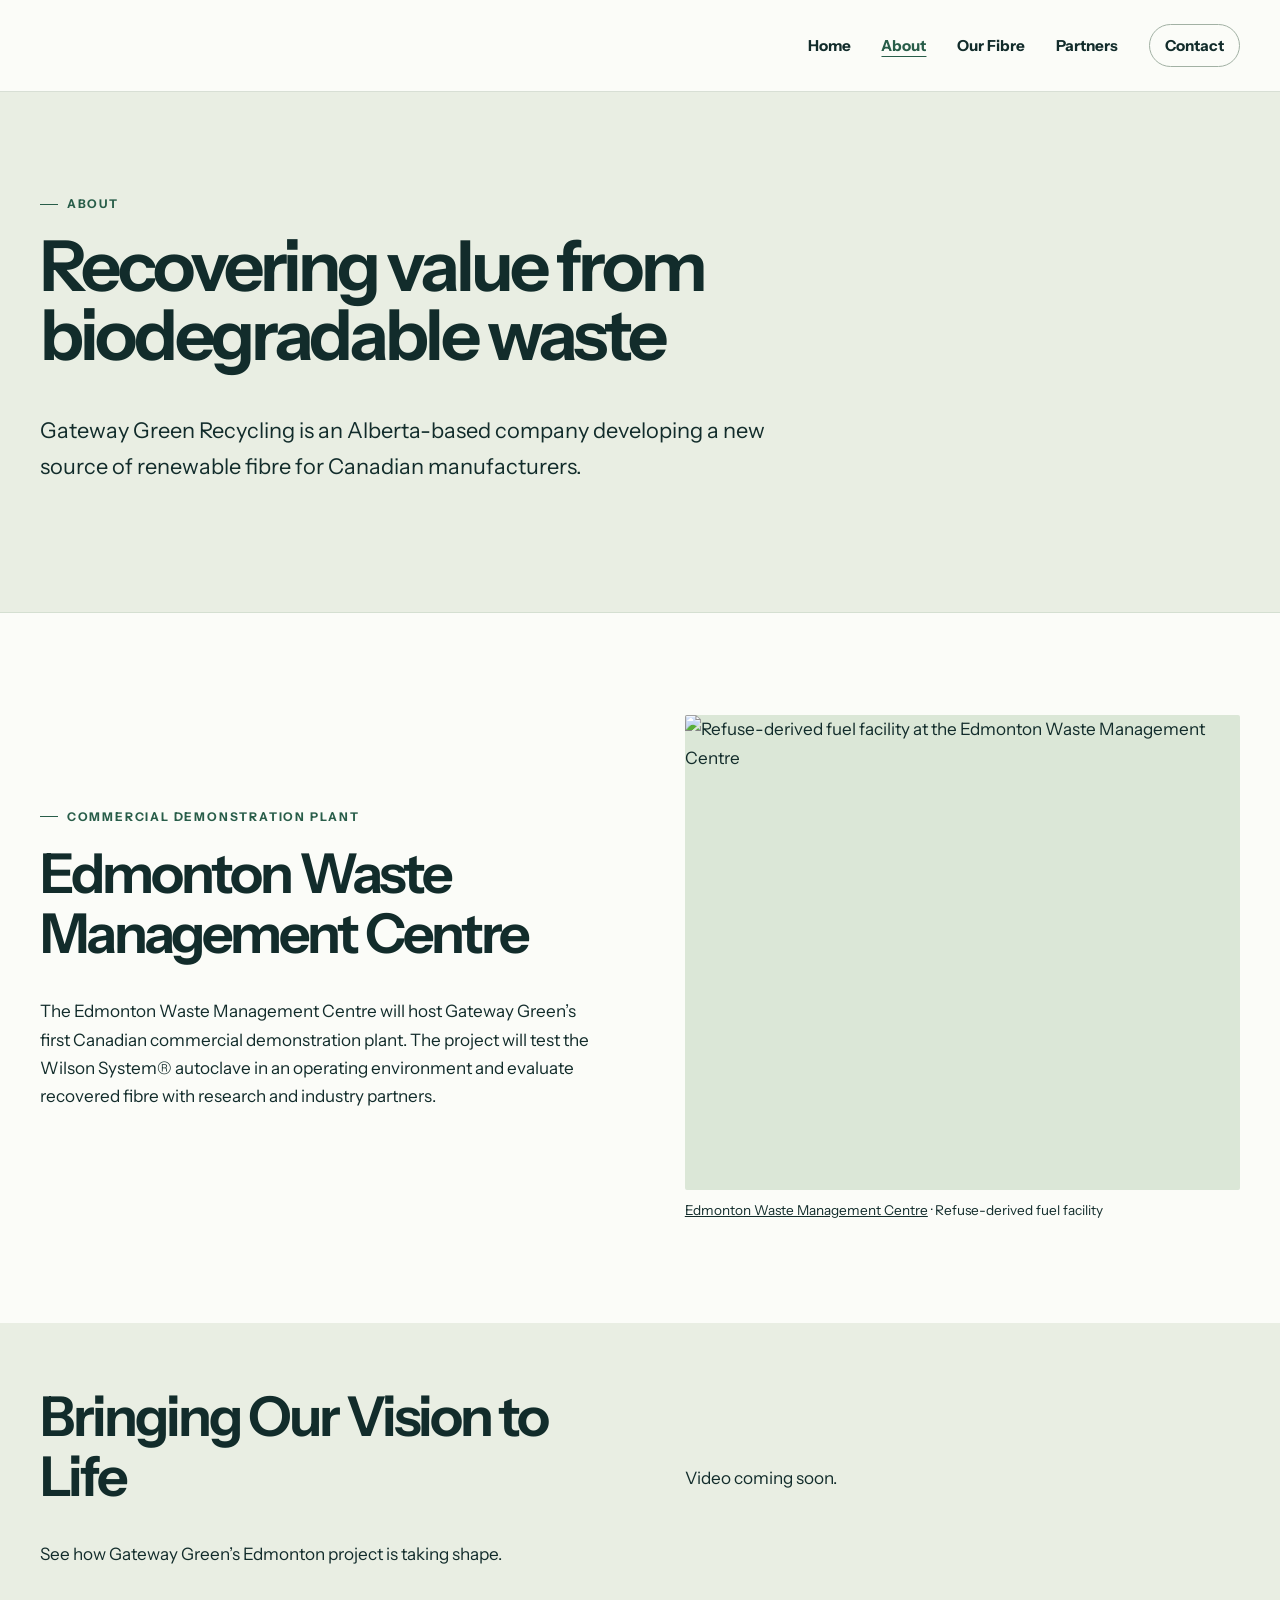
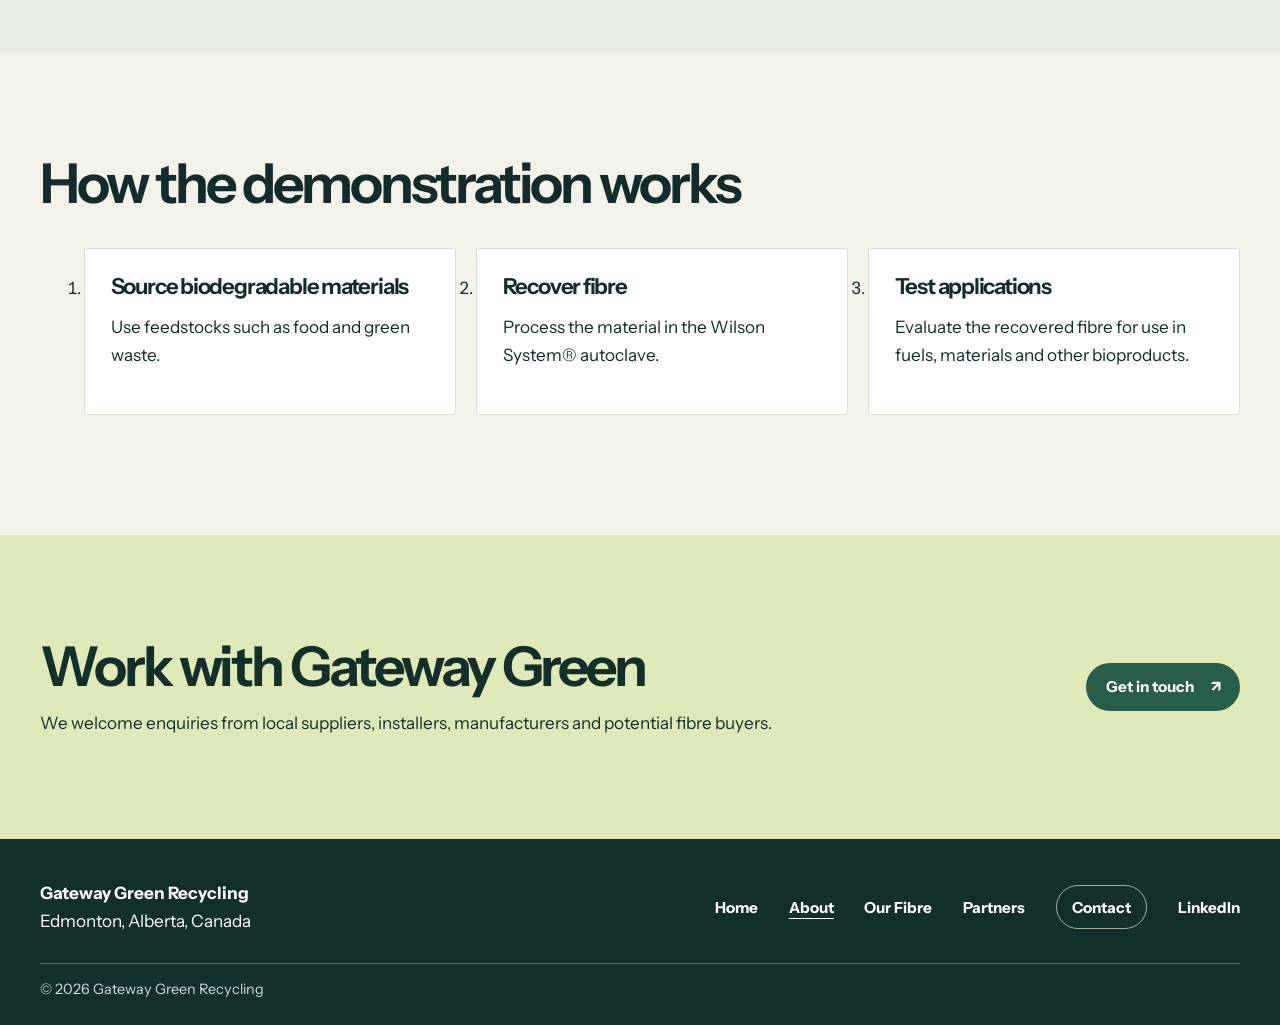
==== company.html @ f2e7bf1d "Add files via upload" ====
<!doctype html>
<html lang="en-CA"><head><meta charset="utf-8"><meta name="viewport" content="width=device-width, initial-scale=1"><title>About | Gateway Green Recycling</title><meta name="description" content="Gateway Green Recycling is an Alberta-based company developing a new source of renewable fibre for Canadian manufacturers."><meta property="og:title" content="About | Gateway Green Recycling"><meta property="og:description" content="Gateway Green Recycling is an Alberta-based company developing a new source of renewable fibre for Canadian manufacturers."><meta property="og:image" content="https://static.wixstatic.com/media/433cf9_fb9171cc87ac4f559f3eacb941eb70db~mv2.jpeg"><link rel="stylesheet" href="/style.css"><link rel="preconnect" href="https://static.wixstatic.com"><link rel="preconnect" href="https://fonts.googleapis.com"><link rel="preconnect" href="https://fonts.gstatic.com" crossorigin><link href="https://fonts.googleapis.com/css2?family=Instrument+Sans:wght@400;500;600;700&display=swap" rel="stylesheet"><script src="/site.js" defer></script></head>
<body><a class="skip" href="#main">Skip to content</a><header><div class="wrap bar"><a class="brand" href="/" aria-label="Gateway Green Recycling home"><img src="https://static.wixstatic.com/media/433cf9_79f4bb8f8d7f41499191962d1a17c5c8~mv2.png" alt="" onerror="this.remove()"></a><nav aria-label="Main navigation"><a href="/">Home</a><a href="/company" aria-current="page">About</a><a href="/expertise">Our Fibre</a><a href="/solutions">Partners</a><a href="/contact" class="header-contact">Contact</a></nav></div></header><main id="main">
<section class="intro"><div class="wrap"><p class="tag">About</p><h1>Recovering value from biodegradable waste</h1><p class="lede">Gateway Green Recycling is an Alberta-based company developing a new source of renewable fibre for Canadian manufacturers.</p></div></section>
<div id="edmonton"><section class="wrap section split"><div><p class="tag">Commercial demonstration plant</p><h2>Edmonton Waste Management Centre</h2><p>The Edmonton Waste Management Centre will host Gateway Green’s first Canadian commercial demonstration plant. The project will test the Wilson System® autoclave in an operating environment and evaluate recovered fibre with research and industry partners.</p></div><figure class="site-photo"><img class="photo" src="https://static.wixstatic.com/media/433cf9_b4fdf50cf4df4eafbb1c72f9f306b2d5~mv2.jpg" alt="Refuse-derived fuel facility at the Edmonton Waste Management Centre" loading="lazy"><figcaption><a href="https://www.edmonton.ca/programs_services/garbage_waste/edmonton-waste-management-centre">Edmonton Waste Management Centre</a> · Refuse-derived fuel facility</figcaption></figure></section></div><section class="vision" id="vision"><div class="wrap section split"><div><h2>Bringing Our Vision to Life</h2><p>See how Gateway Green’s Edmonton project is taking shape.</p></div><div data-vision-media><p>Video coming soon.</p></div></div></section><section class="tint"><div class="wrap section"><h2>How the demonstration works</h2><ol class="cards"><li><h3>Source biodegradable materials</h3><p>Use feedstocks such as food and green waste.</p></li><li><h3>Recover fibre</h3><p>Process the material in the Wilson System® autoclave.</p></li><li><h3>Test applications</h3><p>Evaluate the recovered fibre for use in fuels, materials and other bioproducts.</p></li></ol></div></section><section class="cta"><div class="wrap"><h2>Work with Gateway Green</h2><p>We welcome enquiries from local suppliers, installers, manufacturers and potential fibre buyers.</p><a class="button " href="/contact">Get in touch <span aria-hidden="true">↗</span></a></div></section></main><footer><div class="wrap bar"><div><strong>Gateway Green Recycling</strong><br>Edmonton, Alberta, Canada</div><nav aria-label="Footer navigation"><a href="/">Home</a><a href="/company" aria-current="page">About</a><a href="/expertise">Our Fibre</a><a href="/solutions">Partners</a><a href="/contact" class="header-contact">Contact</a><a href="https://www.linkedin.com/company/gateway-green-recycle">LinkedIn</a></nav></div><div class="wrap copyright">© 2026 Gateway Green Recycling</div></footer></body></html>
---- style.css ----
* { box-sizing: border-box }
:root { --navy:#122d42; --green:#23664b; --lime:#d9efb0; --paper:#f5f7f3; --line:#d9e1db }
body { margin:0; color:var(--navy); background:white; font:400 1.06rem/1.65 "Instrument Sans",Arial,sans-serif }
h1,h2,h3 { line-height:1.08; letter-spacing:-.045em; margin:0 0 .62em }
h1 { font-size:clamp(2.6rem,6vw,5.55rem); max-width:14ch }
h2 { font-size:clamp(2rem,4vw,3.4rem) }
h3 { font-size:1.38rem }
p { margin:0 0 1.12em }
a { color:inherit }
img { max-width:100%; display:block }
.wrap { width:min(1160px,calc(100% - 72px)); margin-inline:auto }
.bar { display:flex; justify-content:space-between; align-items:center; gap:1.4rem; min-height:80px }
.brand { display:flex; align-items:center; position:relative; min-height:36px; text-decoration:none; font-weight:700 }
.brand img { width:240px; height:auto; position:relative; z-index:1; background:white }
nav { display:flex; flex-wrap:wrap; align-items:center; gap:clamp(.7rem,2.4vw,2rem) }
nav a { font-size:.95rem; font-weight:700; text-decoration:none; text-underline-offset:.35em }
nav a:hover,nav a[aria-current=page] { text-decoration:underline }
header nav a[aria-current=page] { color:var(--green) }
.skip { position:absolute; z-index:3; top:-6rem; left:1rem; background:white; padding:.7rem }
.skip:focus { top:.6rem }
:focus-visible { outline:3px solid #48916b; outline-offset:4px }
.hero,.intro,.cta { background:var(--navy); color:white; padding-block:clamp(3.7rem,8vw,7.5rem) }
.hero { background-image:linear-gradient(90deg,rgba(8,32,45,.98),rgba(8,32,45,.85) 40%,rgba(8,32,45,.4)),var(--hero); background-position:center; background-size:cover; padding-block:clamp(4rem,9vw,8.4rem) }
.intro h1 { font-size:clamp(2.55rem,5.5vw,4.7rem); max-width:17ch }
.lede { font-size:clamp(1.12rem,2vw,1.36rem); max-width:52ch }
.tag { color:var(--green); font-size:.78rem; font-weight:700; text-transform:uppercase; letter-spacing:.14em; margin-bottom:1.1rem }
.hero .tag,.intro .tag { color:var(--lime) }
.button { display:inline-flex; align-items:center; gap:1rem; min-height:48px; padding:.62rem .95rem; border:1px solid transparent; border-radius:4px; background:var(--lime); color:var(--navy); font:700 .95rem/1.25 "Instrument Sans",Arial,sans-serif; text-decoration:none; cursor:pointer }
.button:hover { filter:brightness(.9) }
.button:disabled { opacity:.6; cursor:wait }
.dark { background:var(--green); color:white }
.outline { background:transparent; color:white; border-color:#b7c4c9; margin:.5rem 0 }
.strip { background:var(--paper); border-bottom:1px solid var(--line); padding:1.8rem 0 }
.strip h2 { font-size:1.12rem; letter-spacing:0 }
.logos { display:grid; grid-template-columns:repeat(4,1fr); gap:.8rem }
.logos a,.cards article,.cards li { background:white; border:1px solid var(--line); padding:1.25rem; border-radius:5px }
.logos a { display:grid; align-content:center; justify-items:center; gap:.5rem; min-height:96px; text-align:center; text-decoration:none; font-size:.88rem; font-weight:700 }
.logos a:hover { border-color:var(--green) }
.mark { width:135px; height:46px; object-fit:contain }
.cards .mark { margin-bottom:1rem; object-position:left center }
.section { padding-block:clamp(3.1rem,7vw,6.2rem) }
.split { display:grid; grid-template-columns:1fr 1fr; align-items:center; gap:clamp(1.8rem,6vw,5rem) }
.photo { width:100%; aspect-ratio:1.25; object-fit:cover; background:var(--paper); border-radius:6px }
.tint { background:var(--paper) }
.tint .split .photo { order:-1 }
.cards { display:grid; grid-template-columns:repeat(3,1fr); gap:1rem }
.cards h2 { font-size:1.55rem }
.cards li { margin-left:.25rem }
.application { border-top:1px solid var(--line); padding-top:.85rem }
.application h3 { margin-bottom:.3rem }
.contact { align-items:start }
form { padding:clamp(1rem,3.5vw,2rem); background:var(--paper); border:1px solid var(--line); border-radius:5px }
.fields { display:grid; grid-template-columns:1fr 1fr; gap:1rem }
label { display:block; margin-bottom:.9rem; font-weight:700 }
input,textarea { display:block; width:100%; margin-top:.32rem; padding:.48rem .6rem; border:1px solid #788d83; border-radius:3px; font:inherit; font-weight:400 }
textarea { resize:vertical }
#form-status { margin:.7rem 0 0 }
footer { background:#0c2333; color:white; padding:1.4rem 0 }
.copyright { border-top:1px solid #536773; padding-top:.9rem; margin-top:.65rem; font-size:.9rem; color:#d1dce0 }
@media(max-width:780px) {
  .wrap { width:calc(100% - 38px) }
  .bar { flex-direction:column; align-items:flex-start; justify-content:center; gap:.65rem; padding-block:1rem }
  .split { grid-template-columns:1fr }
  .logos,.cards { grid-template-columns:repeat(2,1fr) }
}
@media(max-width:440px) {
  nav a { font-size:.86rem }
  .cards,.fields { grid-template-columns:1fr }
  .fields { gap:0 }
}

/* Gateway Green editorial design */
:root {
  --navy:#122c2b; --green:#285d49; --lime:#e2edac;
  --paper:#f3f3e9; --line:#d8dfd5;
}
body { background:#fbfcf8; font-size:1.07rem }
.wrap { width:min(1232px,calc(100% - 80px)) }
header { background:#fbfcf8; border-bottom:1px solid var(--line) }
.header-contact { border:1px solid #a2b1a4; border-radius:99px; padding:.52rem .95rem }
.bar { min-height:91px }
.brand img { background:transparent }
h1,h2,h3 { font-weight:650; letter-spacing:-.055em }
h1 { font-size:clamp(3rem,7.2vw,7rem); max-width:12ch; line-height:.98 }
h2 { font-size:clamp(2.1rem,4.3vw,4rem) }
.hero { background:none; padding:0; color:#fbfcf8 }
.hero .hero-layout { width:100%; display:grid; grid-template-columns:1.05fr 1fr; min-height:610px }
.hero-copy { background:#132f2c; padding:clamp(3.6rem,7vw,7.2rem) clamp(2.2rem,5vw,6rem) clamp(3.5rem,7vw,7rem) max(40px,calc((100vw - 1232px)/2)); display:flex; flex-direction:column; align-items:flex-start; justify-content:center }
.hero h1 { margin-bottom:.32em }
.hero .lede { max-width:37ch; color:#e5ede5 }
.hero-media { background-color:#345a48; background-image:linear-gradient(140deg,rgba(15,49,41,.05),rgba(15,49,41,.32)),var(--hero); background-size:cover; background-position:center; display:flex; align-items:flex-end; padding:1.5rem }
.hero-media span { border-radius:99px; background:#102b28e8; color:#f1f5eb; padding:.55rem .9rem; font-size:.83rem }
.hero-actions { display:flex; flex-wrap:wrap; align-items:center; gap:.75rem }
.tag { display:flex; align-items:center; gap:.55rem; letter-spacing:.15em; font-size:.75rem }
.tag::before { content:""; display:inline-block; width:18px; height:1px; background:currentColor }
.button { padding:.68rem 1.15rem; border-radius:99px; transition:background-color .15s,filter .15s }
.outline { border-color:#9ab0a3 }
.strip { padding:1.6rem 0; background:#e9eee3 }
.strip .wrap { display:grid; grid-template-columns:145px 1fr; align-items:center; gap:1.5rem }
.strip h2 { margin:0; font-size:.83rem; letter-spacing:.075em; text-transform:uppercase }
.logos { gap:0 }
.logos a { min-height:78px; border:0; border-left:1px solid #c7d3c6; background:transparent; border-radius:0; padding:.5rem; font-size:.79rem }
.mark { width:130px; height:40px }
.section { padding-block:clamp(3.6rem,8vw,7.8rem) }
.split { gap:clamp(2rem,7vw,7rem) }
.split p:not(.tag) { max-width:54ch }
.photo { border-radius:2px; aspect-ratio:1.17; background:#dbe7d7 }
.tint { background:var(--paper) }
.intro { background:#e9eee3; color:var(--navy); border-bottom:1px solid #d4dfd1 }
.intro .tag { color:var(--green) }
.intro h1 { max-width:15ch }
.cta { background:#dfeab9; color:#142e29 }
.cta .wrap { display:grid; grid-template-columns:1fr auto; gap:.2rem 2rem; align-items:center }
.cta h2 { margin:0; grid-column:1 }
.cta p { margin:.55rem 0 0; grid-column:1 }
.cta .button { grid-column:2; grid-row:1 / 3; color:white; background:var(--green); justify-self:start }
.cards article,.cards li { background:#fff; border-radius:3px; padding:1.6rem }
.application { padding-top:1.1rem }
footer { background:#132f2c }
@media(max-width:1000px) {
  .hero .hero-layout { min-height:530px }
  .hero-copy { padding-left:40px }
}
@media(max-width:780px) {
  .wrap { width:calc(100% - 40px) }
  .hero .hero-layout { grid-template-columns:1fr; min-height:0 }
  .hero-copy { padding:3.6rem 20px }
  .hero-media { min-height:260px; padding:1rem 20px }
  .strip .wrap { grid-template-columns:1fr; gap:.7rem }
  .cta .wrap { display:block }
  .cta .button { margin-top:1.25rem }
}
@media(max-width:440px) {
  .hero h1 { font-size:clamp(2.75rem,13vw,4rem) }
  .logos a { min-height:70px }
  .logos a:nth-child(odd) { border-left:0 }
}

.strip .wrap { grid-template-columns:minmax(0,1fr) minmax(0,4fr); align-items:start; gap:2rem }
.partner-group h2 { margin-bottom:.7rem }
.partner-group .logos { grid-template-columns:minmax(0,1fr) }
.partner-group + .partner-group .logos { grid-template-columns:repeat(4,minmax(0,1fr)) }
.partner-group .mark { max-width:100%; height:48px }
.partner-group .logos a:first-child { border-left:0 }
.partner-group .logos a:hover { text-decoration:underline }
.partner-link { text-decoration-thickness:1px; text-underline-offset:.18em }
.site-photo { margin:0 }
.site-photo figcaption { font-size:.85rem; margin-top:.55rem }
.vision { background:#e9eee3 }
.vision .section { padding-block:clamp(2.5rem,5vw,5rem) }
.vision video { display:block; width:100%; border-radius:4px; background:var(--navy) }
@media(max-width:680px) {
  .partner-group + .partner-group .logos { grid-template-columns:repeat(2,minmax(0,1fr)) }
  .strip .wrap { grid-template-columns:1fr; gap:1.25rem }
  .partner-group .logos a:nth-child(even) { border-left:1px solid #c7d3c6 }
}
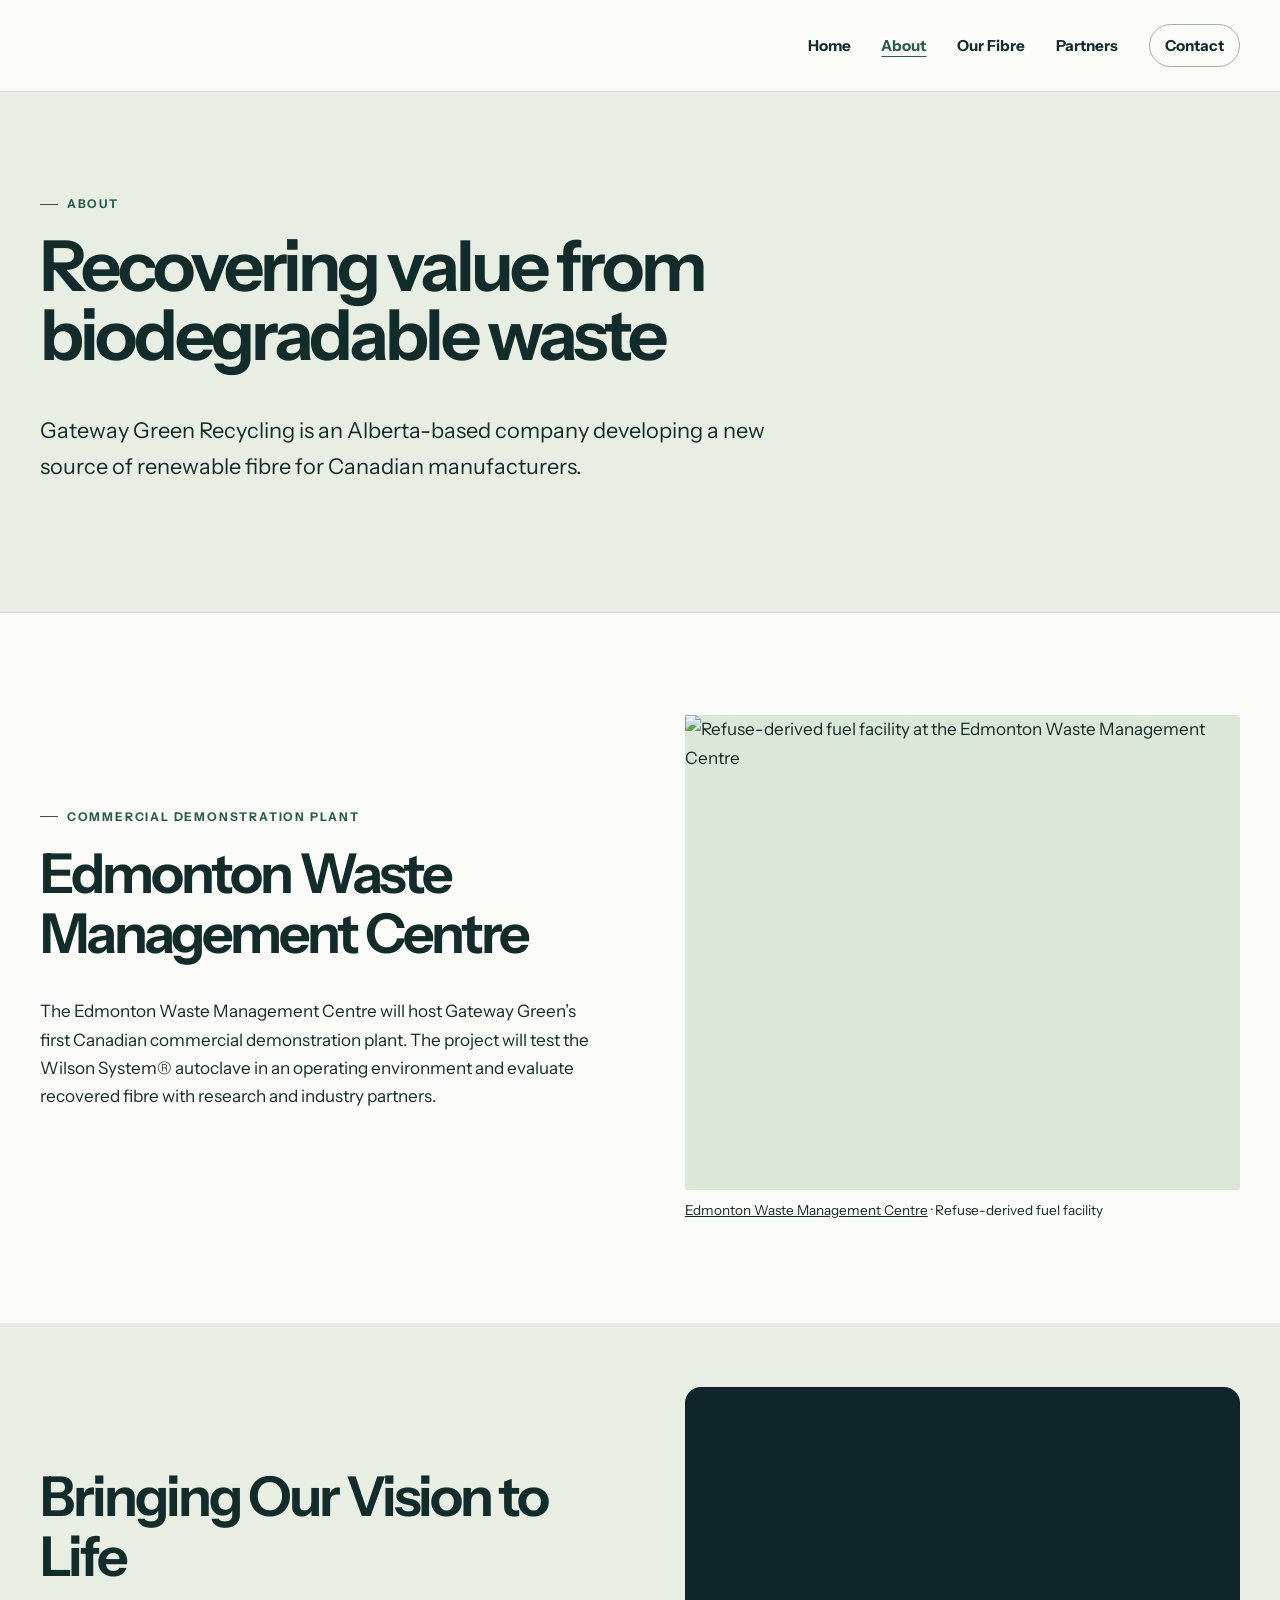
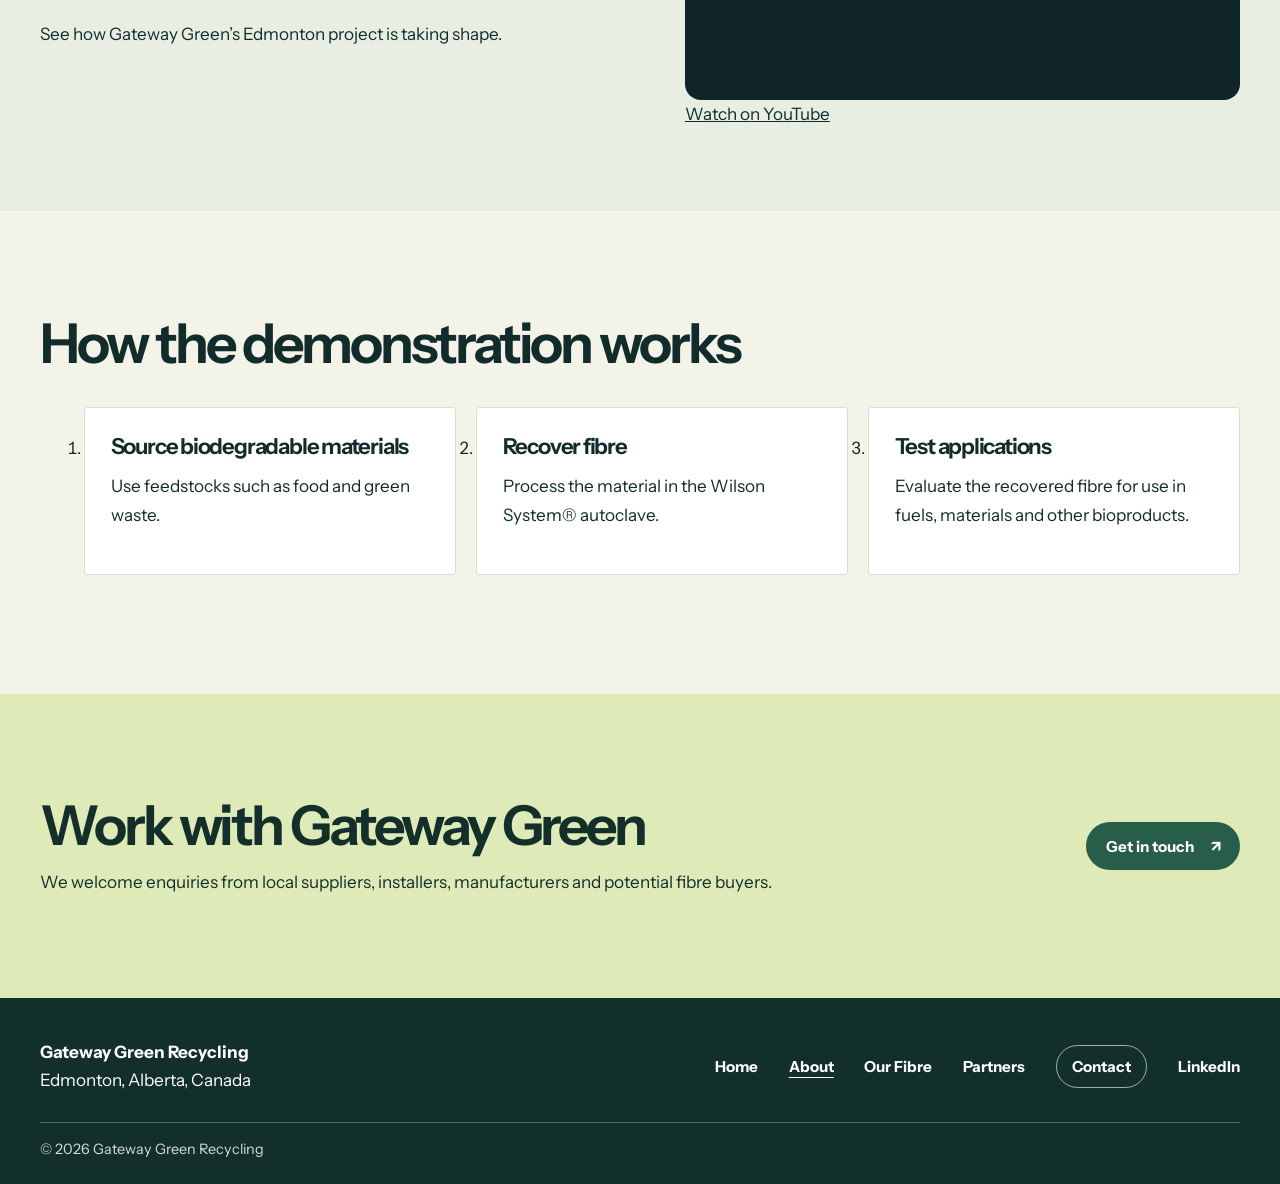
==== commit 30113d19: "Add files via upload" ====
--- a/company.html
+++ b/company.html
@@ -1,5 +1,5 @@
-<!doctype html>
-<html lang="en-CA"><head><meta charset="utf-8"><meta name="viewport" content="width=device-width, initial-scale=1"><title>About | Gateway Green Recycling</title><meta name="description" content="Gateway Green Recycling is an Alberta-based company developing a new source of renewable fibre for Canadian manufacturers."><meta property="og:title" content="About | Gateway Green Recycling"><meta property="og:description" content="Gateway Green Recycling is an Alberta-based company developing a new source of renewable fibre for Canadian manufacturers."><meta property="og:image" content="https://static.wixstatic.com/media/433cf9_fb9171cc87ac4f559f3eacb941eb70db~mv2.jpeg"><link rel="stylesheet" href="/style.css"><link rel="preconnect" href="https://static.wixstatic.com"><link rel="preconnect" href="https://fonts.googleapis.com"><link rel="preconnect" href="https://fonts.gstatic.com" crossorigin><link href="https://fonts.googleapis.com/css2?family=Instrument+Sans:wght@400;500;600;700&display=swap" rel="stylesheet"><script src="/site.js" defer></script></head>
-<body><a class="skip" href="#main">Skip to content</a><header><div class="wrap bar"><a class="brand" href="/" aria-label="Gateway Green Recycling home"><img src="https://static.wixstatic.com/media/433cf9_79f4bb8f8d7f41499191962d1a17c5c8~mv2.png" alt="" onerror="this.remove()"></a><nav aria-label="Main navigation"><a href="/">Home</a><a href="/company" aria-current="page">About</a><a href="/expertise">Our Fibre</a><a href="/solutions">Partners</a><a href="/contact" class="header-contact">Contact</a></nav></div></header><main id="main">
-<section class="intro"><div class="wrap"><p class="tag">About</p><h1>Recovering value from biodegradable waste</h1><p class="lede">Gateway Green Recycling is an Alberta-based company developing a new source of renewable fibre for Canadian manufacturers.</p></div></section>
-<div id="edmonton"><section class="wrap section split"><div><p class="tag">Commercial demonstration plant</p><h2>Edmonton Waste Management Centre</h2><p>The Edmonton Waste Management Centre will host Gateway Green’s first Canadian commercial demonstration plant. The project will test the Wilson System® autoclave in an operating environment and evaluate recovered fibre with research and industry partners.</p></div><figure class="site-photo"><img class="photo" src="https://static.wixstatic.com/media/433cf9_b4fdf50cf4df4eafbb1c72f9f306b2d5~mv2.jpg" alt="Refuse-derived fuel facility at the Edmonton Waste Management Centre" loading="lazy"><figcaption><a href="https://www.edmonton.ca/programs_services/garbage_waste/edmonton-waste-management-centre">Edmonton Waste Management Centre</a> · Refuse-derived fuel facility</figcaption></figure></section></div><section class="vision" id="vision"><div class="wrap section split"><div><h2>Bringing Our Vision to Life</h2><p>See how Gateway Green’s Edmonton project is taking shape.</p></div><div data-vision-media><p>Video coming soon.</p></div></div></section><section class="tint"><div class="wrap section"><h2>How the demonstration works</h2><ol class="cards"><li><h3>Source biodegradable materials</h3><p>Use feedstocks such as food and green waste.</p></li><li><h3>Recover fibre</h3><p>Process the material in the Wilson System® autoclave.</p></li><li><h3>Test applications</h3><p>Evaluate the recovered fibre for use in fuels, materials and other bioproducts.</p></li></ol></div></section><section class="cta"><div class="wrap"><h2>Work with Gateway Green</h2><p>We welcome enquiries from local suppliers, installers, manufacturers and potential fibre buyers.</p><a class="button " href="/contact">Get in touch <span aria-hidden="true">↗</span></a></div></section></main><footer><div class="wrap bar"><div><strong>Gateway Green Recycling</strong><br>Edmonton, Alberta, Canada</div><nav aria-label="Footer navigation"><a href="/">Home</a><a href="/company" aria-current="page">About</a><a href="/expertise">Our Fibre</a><a href="/solutions">Partners</a><a href="/contact" class="header-contact">Contact</a><a href="https://www.linkedin.com/company/gateway-green-recycle">LinkedIn</a></nav></div><div class="wrap copyright">© 2026 Gateway Green Recycling</div></footer></body></html>+<!doctype html>
+<html lang="en-CA"><head><meta charset="utf-8"><meta name="viewport" content="width=device-width, initial-scale=1"><title>About | Gateway Green Recycling</title><meta name="description" content="Gateway Green Recycling is an Alberta-based company developing a new source of renewable fibre for Canadian manufacturers."><meta property="og:title" content="About | Gateway Green Recycling"><meta property="og:description" content="Gateway Green Recycling is an Alberta-based company developing a new source of renewable fibre for Canadian manufacturers."><meta property="og:image" content="https://static.wixstatic.com/media/433cf9_fb9171cc87ac4f559f3eacb941eb70db~mv2.jpeg"><link rel="stylesheet" href="/style.css"><link rel="preconnect" href="https://static.wixstatic.com"><link rel="preconnect" href="https://fonts.googleapis.com"><link rel="preconnect" href="https://fonts.gstatic.com" crossorigin><link href="https://fonts.googleapis.com/css2?family=Instrument+Sans:wght@400;500;600;700&display=swap" rel="stylesheet"><script src="/site.js" defer></script></head>
+<body><a class="skip" href="#main">Skip to content</a><header><div class="wrap bar"><a class="brand" href="/" aria-label="Gateway Green Recycling home"><img src="https://static.wixstatic.com/media/433cf9_79f4bb8f8d7f41499191962d1a17c5c8~mv2.png" alt="" onerror="this.remove()"></a><nav aria-label="Main navigation"><a href="/">Home</a><a href="/company" aria-current="page">About</a><a href="/expertise">Our Fibre</a><a href="/solutions">Partners</a><a href="/contact" class="header-contact">Contact</a></nav></div></header><main id="main">
+<section class="intro"><div class="wrap"><p class="tag">About</p><h1>Recovering value from biodegradable waste</h1><p class="lede">Gateway Green Recycling is an Alberta-based company developing a new source of renewable fibre for Canadian manufacturers.</p></div></section>
+<div id="edmonton"><section class="wrap section split"><div><p class="tag">Commercial demonstration plant</p><h2>Edmonton Waste Management Centre</h2><p>The Edmonton Waste Management Centre will host Gateway Green’s first Canadian commercial demonstration plant. The project will test the Wilson System® autoclave in an operating environment and evaluate recovered fibre with research and industry partners.</p></div><figure class="site-photo"><img class="photo" src="https://static.wixstatic.com/media/433cf9_b4fdf50cf4df4eafbb1c72f9f306b2d5~mv2.jpg" alt="Refuse-derived fuel facility at the Edmonton Waste Management Centre" loading="lazy"><figcaption><a href="https://www.edmonton.ca/programs_services/garbage_waste/edmonton-waste-management-centre">Edmonton Waste Management Centre</a> · Refuse-derived fuel facility</figcaption></figure></section></div><section class="vision" id="vision"><div class="wrap section split"><div><h2>Bringing Our Vision to Life</h2><p>See how Gateway Green’s Edmonton project is taking shape.</p></div><div data-vision-media><div style="position:relative;aspect-ratio:16/9;overflow:hidden;border-radius:16px;background:#10252a"><iframe src="https://www.youtube-nocookie.com/embed/DdMqKjqodmo" title="Bringing Our Vision to Life — Gateway Green" loading="lazy" style="position:absolute;inset:0;width:100%;height:100%;border:0" allow="accelerometer;autoplay;clipboard-write;encrypted-media;gyroscope;picture-in-picture;web-share" referrerpolicy="strict-origin-when-cross-origin" allowfullscreen></iframe></div><p><a href="https://youtu.be/DdMqKjqodmo" target="_blank" rel="noopener noreferrer">Watch on YouTube</a></p></div></div></section><section class="tint"><div class="wrap section"><h2>How the demonstration works</h2><ol class="cards"><li><h3>Source biodegradable materials</h3><p>Use feedstocks such as food and green waste.</p></li><li><h3>Recover fibre</h3><p>Process the material in the Wilson System® autoclave.</p></li><li><h3>Test applications</h3><p>Evaluate the recovered fibre for use in fuels, materials and other bioproducts.</p></li></ol></div></section><section class="cta"><div class="wrap"><h2>Work with Gateway Green</h2><p>We welcome enquiries from local suppliers, installers, manufacturers and potential fibre buyers.</p><a class="button " href="/contact">Get in touch <span aria-hidden="true">↗</span></a></div></section></main><footer><div class="wrap bar"><div><strong>Gateway Green Recycling</strong><br>Edmonton, Alberta, Canada</div><nav aria-label="Footer navigation"><a href="/">Home</a><a href="/company" aria-current="page">About</a><a href="/expertise">Our Fibre</a><a href="/solutions">Partners</a><a href="/contact" class="header-contact">Contact</a><a href="https://www.linkedin.com/company/gateway-green-recycle">LinkedIn</a></nav></div><div class="wrap copyright">© 2026 Gateway Green Recycling</div></footer></body></html>
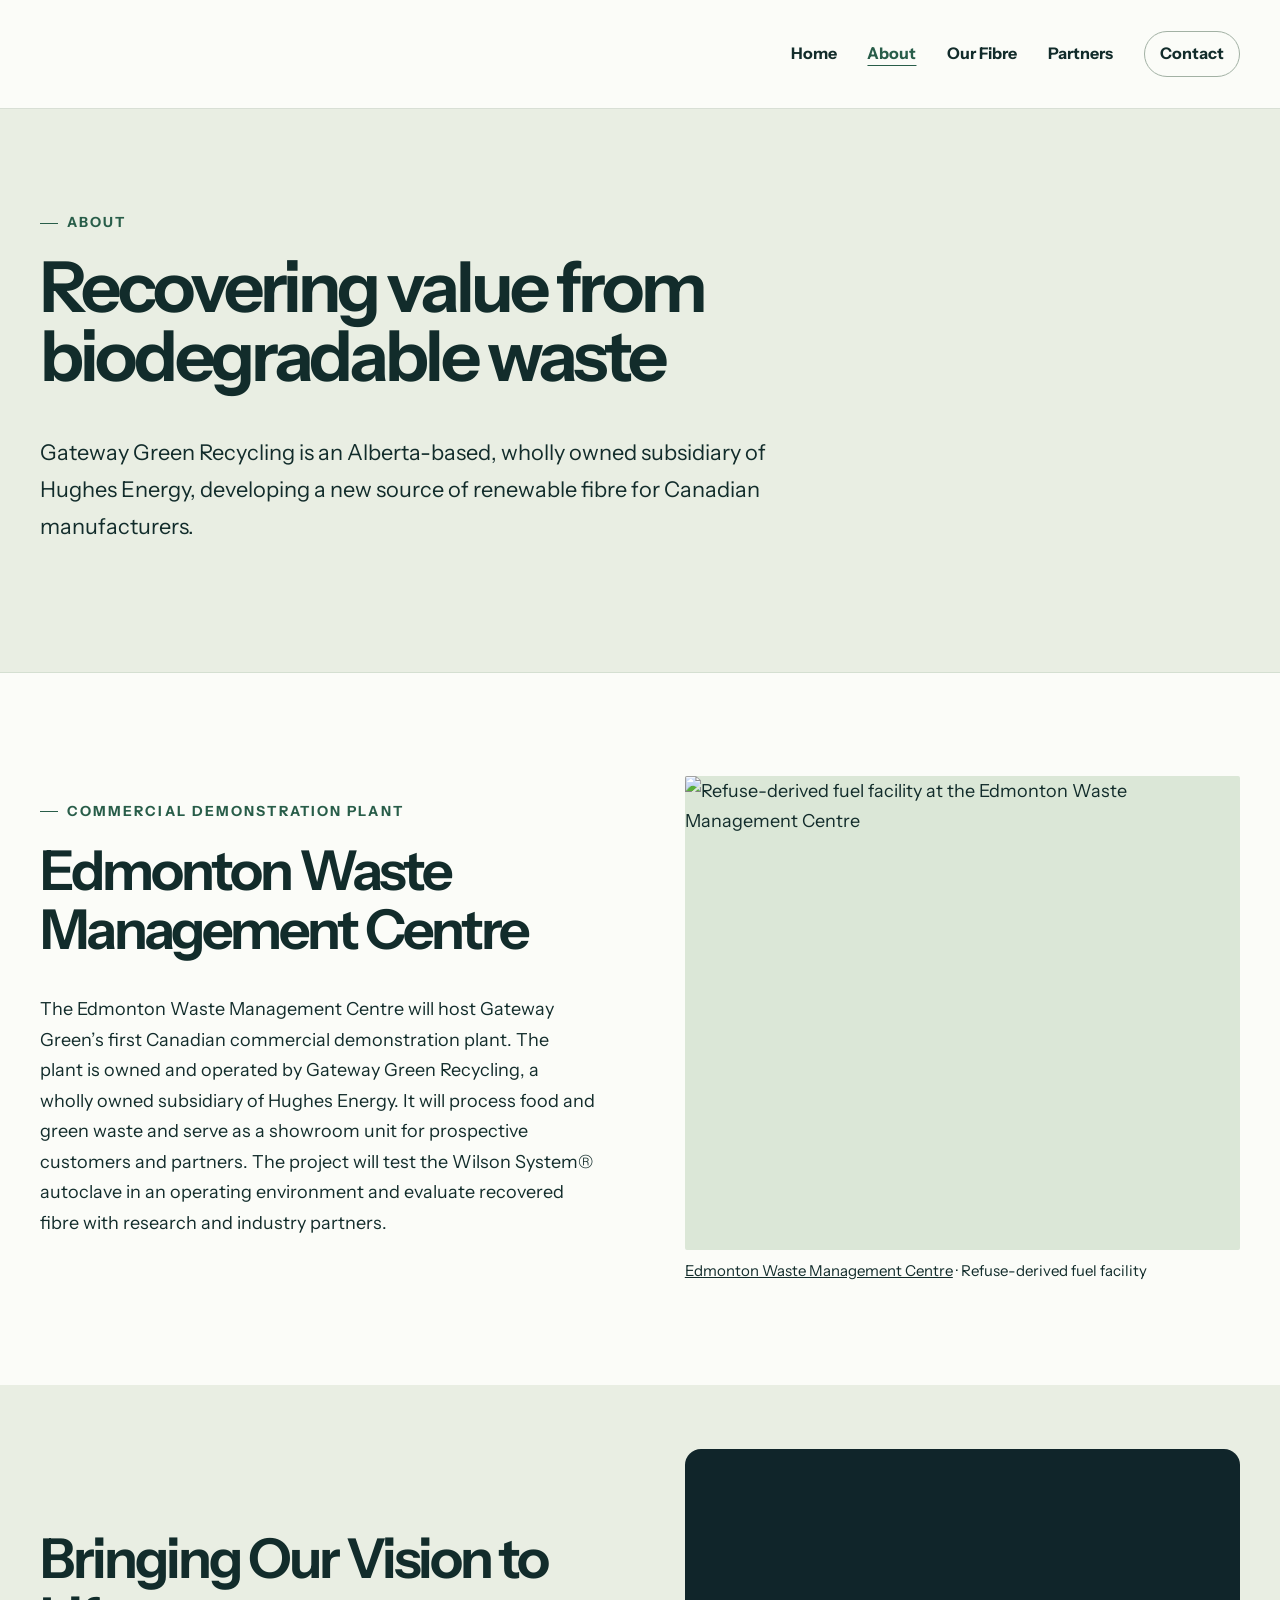
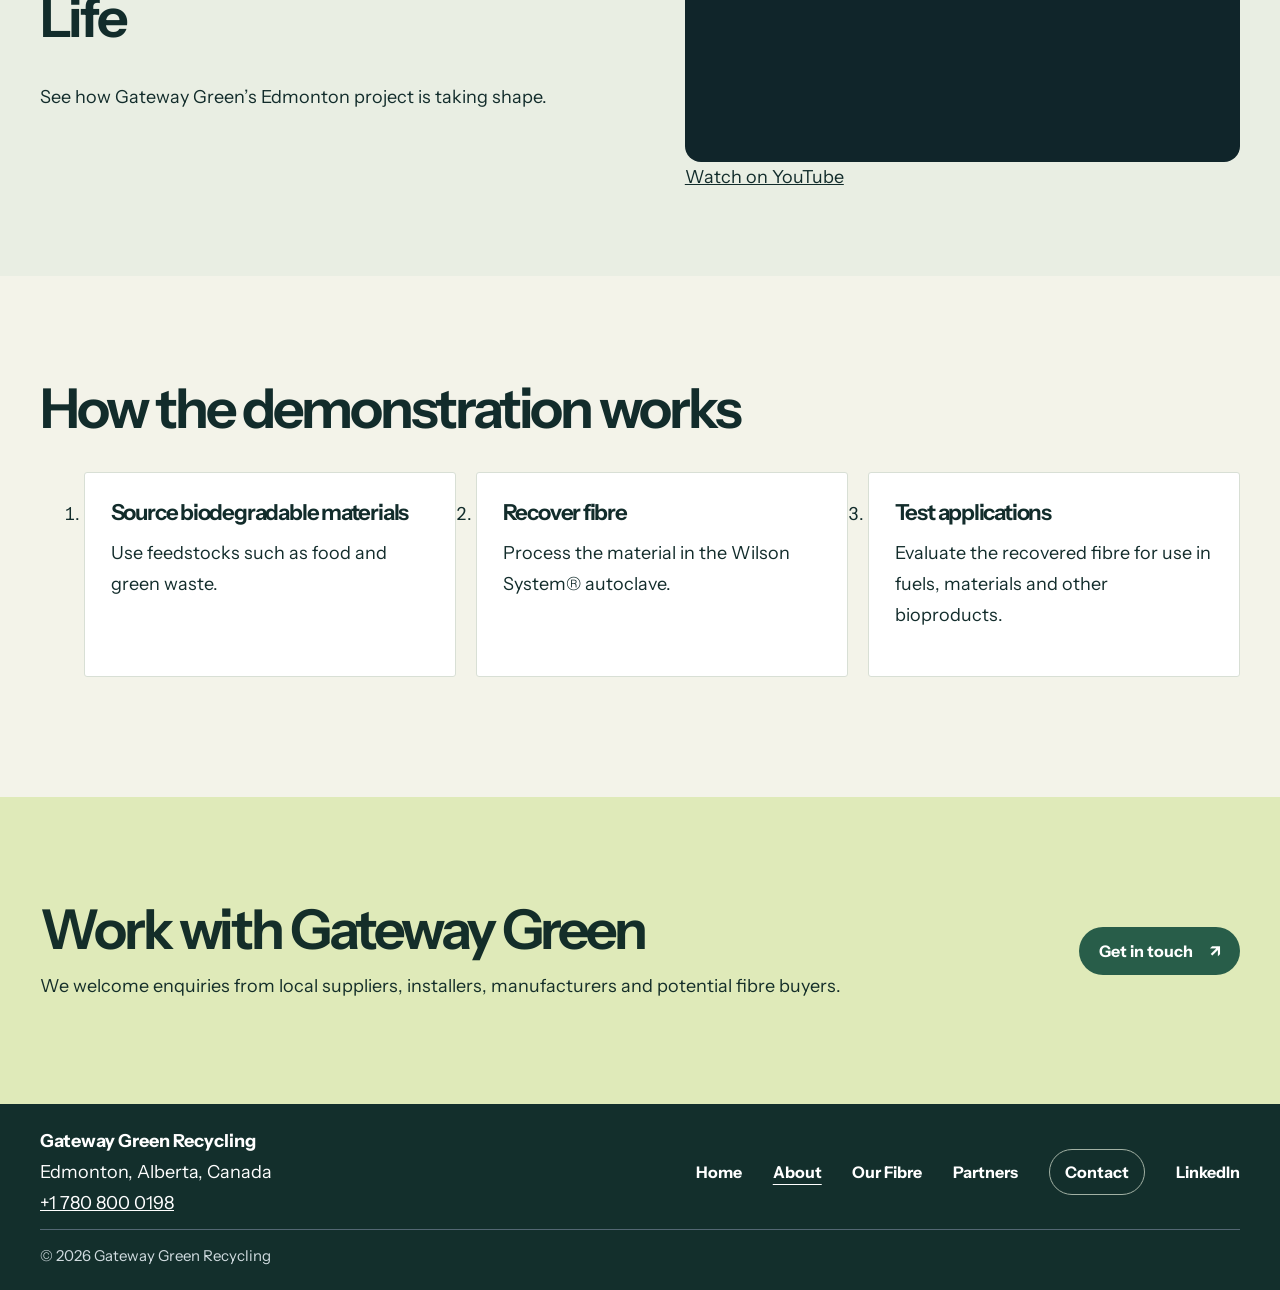
==== commit 87e8213a: "Add files via upload" ====
--- a/company.html
+++ b/company.html
@@ -1,5 +1,5 @@
 <!doctype html>
-<html lang="en-CA"><head><meta charset="utf-8"><meta name="viewport" content="width=device-width, initial-scale=1"><title>About | Gateway Green Recycling</title><meta name="description" content="Gateway Green Recycling is an Alberta-based company developing a new source of renewable fibre for Canadian manufacturers."><meta property="og:title" content="About | Gateway Green Recycling"><meta property="og:description" content="Gateway Green Recycling is an Alberta-based company developing a new source of renewable fibre for Canadian manufacturers."><meta property="og:image" content="https://static.wixstatic.com/media/433cf9_fb9171cc87ac4f559f3eacb941eb70db~mv2.jpeg"><link rel="stylesheet" href="/style.css"><link rel="preconnect" href="https://static.wixstatic.com"><link rel="preconnect" href="https://fonts.googleapis.com"><link rel="preconnect" href="https://fonts.gstatic.com" crossorigin><link href="https://fonts.googleapis.com/css2?family=Instrument+Sans:wght@400;500;600;700&display=swap" rel="stylesheet"><script src="/site.js" defer></script></head>
+<html lang="en-CA"><head><meta charset="utf-8"><meta name="viewport" content="width=device-width, initial-scale=1"><title>About | Gateway Green Recycling</title><meta name="description" content="Gateway Green Recycling is an Alberta-based, wholly owned subsidiary of Hughes Energy, developing a new source of renewable fibre for Canadian manufacturers."><meta property="og:title" content="About | Gateway Green Recycling"><meta property="og:description" content="Gateway Green Recycling is an Alberta-based, wholly owned subsidiary of Hughes Energy, developing a new source of renewable fibre for Canadian manufacturers."><meta property="og:image" content="https://static.wixstatic.com/media/433cf9_fb9171cc87ac4f559f3eacb941eb70db~mv2.jpeg"><link rel="stylesheet" href="/style.css"><link rel="preconnect" href="https://static.wixstatic.com"><link rel="preconnect" href="https://fonts.googleapis.com"><link rel="preconnect" href="https://fonts.gstatic.com" crossorigin><link href="https://fonts.googleapis.com/css2?family=Instrument+Sans:wght@400;500;600;700&display=swap" rel="stylesheet"><script src="/site.js" defer></script></head>
 <body><a class="skip" href="#main">Skip to content</a><header><div class="wrap bar"><a class="brand" href="/" aria-label="Gateway Green Recycling home"><img src="https://static.wixstatic.com/media/433cf9_79f4bb8f8d7f41499191962d1a17c5c8~mv2.png" alt="" onerror="this.remove()"></a><nav aria-label="Main navigation"><a href="/">Home</a><a href="/company" aria-current="page">About</a><a href="/expertise">Our Fibre</a><a href="/solutions">Partners</a><a href="/contact" class="header-contact">Contact</a></nav></div></header><main id="main">
-<section class="intro"><div class="wrap"><p class="tag">About</p><h1>Recovering value from biodegradable waste</h1><p class="lede">Gateway Green Recycling is an Alberta-based company developing a new source of renewable fibre for Canadian manufacturers.</p></div></section>
-<div id="edmonton"><section class="wrap section split"><div><p class="tag">Commercial demonstration plant</p><h2>Edmonton Waste Management Centre</h2><p>The Edmonton Waste Management Centre will host Gateway Green’s first Canadian commercial demonstration plant. The project will test the Wilson System® autoclave in an operating environment and evaluate recovered fibre with research and industry partners.</p></div><figure class="site-photo"><img class="photo" src="https://static.wixstatic.com/media/433cf9_b4fdf50cf4df4eafbb1c72f9f306b2d5~mv2.jpg" alt="Refuse-derived fuel facility at the Edmonton Waste Management Centre" loading="lazy"><figcaption><a href="https://www.edmonton.ca/programs_services/garbage_waste/edmonton-waste-management-centre">Edmonton Waste Management Centre</a> · Refuse-derived fuel facility</figcaption></figure></section></div><section class="vision" id="vision"><div class="wrap section split"><div><h2>Bringing Our Vision to Life</h2><p>See how Gateway Green’s Edmonton project is taking shape.</p></div><div data-vision-media><div style="position:relative;aspect-ratio:16/9;overflow:hidden;border-radius:16px;background:#10252a"><iframe src="https://www.youtube-nocookie.com/embed/DdMqKjqodmo" title="Bringing Our Vision to Life — Gateway Green" loading="lazy" style="position:absolute;inset:0;width:100%;height:100%;border:0" allow="accelerometer;autoplay;clipboard-write;encrypted-media;gyroscope;picture-in-picture;web-share" referrerpolicy="strict-origin-when-cross-origin" allowfullscreen></iframe></div><p><a href="https://youtu.be/DdMqKjqodmo" target="_blank" rel="noopener noreferrer">Watch on YouTube</a></p></div></div></section><section class="tint"><div class="wrap section"><h2>How the demonstration works</h2><ol class="cards"><li><h3>Source biodegradable materials</h3><p>Use feedstocks such as food and green waste.</p></li><li><h3>Recover fibre</h3><p>Process the material in the Wilson System® autoclave.</p></li><li><h3>Test applications</h3><p>Evaluate the recovered fibre for use in fuels, materials and other bioproducts.</p></li></ol></div></section><section class="cta"><div class="wrap"><h2>Work with Gateway Green</h2><p>We welcome enquiries from local suppliers, installers, manufacturers and potential fibre buyers.</p><a class="button " href="/contact">Get in touch <span aria-hidden="true">↗</span></a></div></section></main><footer><div class="wrap bar"><div><strong>Gateway Green Recycling</strong><br>Edmonton, Alberta, Canada</div><nav aria-label="Footer navigation"><a href="/">Home</a><a href="/company" aria-current="page">About</a><a href="/expertise">Our Fibre</a><a href="/solutions">Partners</a><a href="/contact" class="header-contact">Contact</a><a href="https://www.linkedin.com/company/gateway-green-recycle">LinkedIn</a></nav></div><div class="wrap copyright">© 2026 Gateway Green Recycling</div></footer></body></html>+<section class="intro"><div class="wrap"><p class="tag">About</p><h1>Recovering value from biodegradable waste</h1><p class="lede">Gateway Green Recycling is an Alberta-based, wholly owned subsidiary of Hughes Energy, developing a new source of renewable fibre for Canadian manufacturers.</p></div></section>
+<div id="edmonton"><section class="wrap section split"><div><p class="tag">Commercial demonstration plant</p><h2>Edmonton Waste Management Centre</h2><p>The Edmonton Waste Management Centre will host Gateway Green’s first Canadian commercial demonstration plant. The plant is owned and operated by Gateway Green Recycling, a wholly owned subsidiary of Hughes Energy. It will process food and green waste and serve as a showroom unit for prospective customers and partners. The project will test the Wilson System® autoclave in an operating environment and evaluate recovered fibre with research and industry partners.</p></div><figure class="site-photo"><img class="photo" src="https://static.wixstatic.com/media/433cf9_b4fdf50cf4df4eafbb1c72f9f306b2d5~mv2.jpg" alt="Refuse-derived fuel facility at the Edmonton Waste Management Centre" loading="lazy"><figcaption><a href="https://www.edmonton.ca/programs_services/garbage_waste/edmonton-waste-management-centre">Edmonton Waste Management Centre</a> · Refuse-derived fuel facility</figcaption></figure></section></div><section class="vision" id="vision"><div class="wrap section split"><div><h2>Bringing Our Vision to Life</h2><p>See how Gateway Green’s Edmonton project is taking shape.</p></div><div data-vision-media><div style="position:relative;aspect-ratio:16/9;overflow:hidden;border-radius:16px;background:#10252a"><iframe src="https://www.youtube-nocookie.com/embed/DdMqKjqodmo" title="Bringing Our Vision to Life — Gateway Green" loading="lazy" style="position:absolute;inset:0;width:100%;height:100%;border:0" allow="accelerometer;autoplay;clipboard-write;encrypted-media;gyroscope;picture-in-picture;web-share" referrerpolicy="strict-origin-when-cross-origin" allowfullscreen></iframe></div><p><a href="https://youtu.be/DdMqKjqodmo" target="_blank" rel="noopener noreferrer">Watch on YouTube</a></p></div></div></section><section class="tint"><div class="wrap section"><h2>How the demonstration works</h2><ol class="cards"><li><h3>Source biodegradable materials</h3><p>Use feedstocks such as food and green waste.</p></li><li><h3>Recover fibre</h3><p>Process the material in the Wilson System® autoclave.</p></li><li><h3>Test applications</h3><p>Evaluate the recovered fibre for use in fuels, materials and other bioproducts.</p></li></ol></div></section><section class="cta"><div class="wrap"><h2>Work with Gateway Green</h2><p>We welcome enquiries from local suppliers, installers, manufacturers and potential fibre buyers.</p><a class="button " href="/contact">Get in touch <span aria-hidden="true">↗</span></a></div></section></main><footer><div class="wrap bar"><div><strong>Gateway Green Recycling</strong><br>Edmonton, Alberta, Canada<br><a href="tel:+17808000198">+1 780 800 0198</a></div><nav aria-label="Footer navigation"><a href="/">Home</a><a href="/company" aria-current="page">About</a><a href="/expertise">Our Fibre</a><a href="/solutions">Partners</a><a href="/contact" class="header-contact">Contact</a><a href="https://www.linkedin.com/company/gateway-green-recycle">LinkedIn</a></nav></div><div class="wrap copyright">© 2026 Gateway Green Recycling</div></footer></body></html>
--- a/style.css
+++ b/style.css
@@ -1,156 +1,182 @@
-* { box-sizing: border-box }
-:root { --navy:#122d42; --green:#23664b; --lime:#d9efb0; --paper:#f5f7f3; --line:#d9e1db }
-body { margin:0; color:var(--navy); background:white; font:400 1.06rem/1.65 "Instrument Sans",Arial,sans-serif }
-h1,h2,h3 { line-height:1.08; letter-spacing:-.045em; margin:0 0 .62em }
-h1 { font-size:clamp(2.6rem,6vw,5.55rem); max-width:14ch }
-h2 { font-size:clamp(2rem,4vw,3.4rem) }
-h3 { font-size:1.38rem }
-p { margin:0 0 1.12em }
-a { color:inherit }
-img { max-width:100%; display:block }
-.wrap { width:min(1160px,calc(100% - 72px)); margin-inline:auto }
-.bar { display:flex; justify-content:space-between; align-items:center; gap:1.4rem; min-height:80px }
-.brand { display:flex; align-items:center; position:relative; min-height:36px; text-decoration:none; font-weight:700 }
-.brand img { width:240px; height:auto; position:relative; z-index:1; background:white }
-nav { display:flex; flex-wrap:wrap; align-items:center; gap:clamp(.7rem,2.4vw,2rem) }
-nav a { font-size:.95rem; font-weight:700; text-decoration:none; text-underline-offset:.35em }
-nav a:hover,nav a[aria-current=page] { text-decoration:underline }
-header nav a[aria-current=page] { color:var(--green) }
-.skip { position:absolute; z-index:3; top:-6rem; left:1rem; background:white; padding:.7rem }
-.skip:focus { top:.6rem }
-:focus-visible { outline:3px solid #48916b; outline-offset:4px }
-.hero,.intro,.cta { background:var(--navy); color:white; padding-block:clamp(3.7rem,8vw,7.5rem) }
-.hero { background-image:linear-gradient(90deg,rgba(8,32,45,.98),rgba(8,32,45,.85) 40%,rgba(8,32,45,.4)),var(--hero); background-position:center; background-size:cover; padding-block:clamp(4rem,9vw,8.4rem) }
-.intro h1 { font-size:clamp(2.55rem,5.5vw,4.7rem); max-width:17ch }
-.lede { font-size:clamp(1.12rem,2vw,1.36rem); max-width:52ch }
-.tag { color:var(--green); font-size:.78rem; font-weight:700; text-transform:uppercase; letter-spacing:.14em; margin-bottom:1.1rem }
-.hero .tag,.intro .tag { color:var(--lime) }
-.button { display:inline-flex; align-items:center; gap:1rem; min-height:48px; padding:.62rem .95rem; border:1px solid transparent; border-radius:4px; background:var(--lime); color:var(--navy); font:700 .95rem/1.25 "Instrument Sans",Arial,sans-serif; text-decoration:none; cursor:pointer }
-.button:hover { filter:brightness(.9) }
-.button:disabled { opacity:.6; cursor:wait }
-.dark { background:var(--green); color:white }
-.outline { background:transparent; color:white; border-color:#b7c4c9; margin:.5rem 0 }
-.strip { background:var(--paper); border-bottom:1px solid var(--line); padding:1.8rem 0 }
-.strip h2 { font-size:1.12rem; letter-spacing:0 }
-.logos { display:grid; grid-template-columns:repeat(4,1fr); gap:.8rem }
-.logos a,.cards article,.cards li { background:white; border:1px solid var(--line); padding:1.25rem; border-radius:5px }
-.logos a { display:grid; align-content:center; justify-items:center; gap:.5rem; min-height:96px; text-align:center; text-decoration:none; font-size:.88rem; font-weight:700 }
-.logos a:hover { border-color:var(--green) }
-.mark { width:135px; height:46px; object-fit:contain }
-.cards .mark { margin-bottom:1rem; object-position:left center }
-.section { padding-block:clamp(3.1rem,7vw,6.2rem) }
-.split { display:grid; grid-template-columns:1fr 1fr; align-items:center; gap:clamp(1.8rem,6vw,5rem) }
-.photo { width:100%; aspect-ratio:1.25; object-fit:cover; background:var(--paper); border-radius:6px }
-.tint { background:var(--paper) }
-.tint .split .photo { order:-1 }
-.cards { display:grid; grid-template-columns:repeat(3,1fr); gap:1rem }
-.cards h2 { font-size:1.55rem }
-.cards li { margin-left:.25rem }
-.application { border-top:1px solid var(--line); padding-top:.85rem }
-.application h3 { margin-bottom:.3rem }
-.contact { align-items:start }
-form { padding:clamp(1rem,3.5vw,2rem); background:var(--paper); border:1px solid var(--line); border-radius:5px }
-.fields { display:grid; grid-template-columns:1fr 1fr; gap:1rem }
-label { display:block; margin-bottom:.9rem; font-weight:700 }
-input,textarea { display:block; width:100%; margin-top:.32rem; padding:.48rem .6rem; border:1px solid #788d83; border-radius:3px; font:inherit; font-weight:400 }
-textarea { resize:vertical }
-#form-status { margin:.7rem 0 0 }
-footer { background:#0c2333; color:white; padding:1.4rem 0 }
-.copyright { border-top:1px solid #536773; padding-top:.9rem; margin-top:.65rem; font-size:.9rem; color:#d1dce0 }
-@media(max-width:780px) {
-  .wrap { width:calc(100% - 38px) }
-  .bar { flex-direction:column; align-items:flex-start; justify-content:center; gap:.65rem; padding-block:1rem }
-  .split { grid-template-columns:1fr }
-  .logos,.cards { grid-template-columns:repeat(2,1fr) }
-}
-@media(max-width:440px) {
-  nav a { font-size:.86rem }
-  .cards,.fields { grid-template-columns:1fr }
-  .fields { gap:0 }
-}
-
-/* Gateway Green editorial design */
-:root {
-  --navy:#122c2b; --green:#285d49; --lime:#e2edac;
-  --paper:#f3f3e9; --line:#d8dfd5;
-}
-body { background:#fbfcf8; font-size:1.07rem }
-.wrap { width:min(1232px,calc(100% - 80px)) }
-header { background:#fbfcf8; border-bottom:1px solid var(--line) }
-.header-contact { border:1px solid #a2b1a4; border-radius:99px; padding:.52rem .95rem }
-.bar { min-height:91px }
-.brand img { background:transparent }
-h1,h2,h3 { font-weight:650; letter-spacing:-.055em }
-h1 { font-size:clamp(3rem,7.2vw,7rem); max-width:12ch; line-height:.98 }
-h2 { font-size:clamp(2.1rem,4.3vw,4rem) }
-.hero { background:none; padding:0; color:#fbfcf8 }
-.hero .hero-layout { width:100%; display:grid; grid-template-columns:1.05fr 1fr; min-height:610px }
-.hero-copy { background:#132f2c; padding:clamp(3.6rem,7vw,7.2rem) clamp(2.2rem,5vw,6rem) clamp(3.5rem,7vw,7rem) max(40px,calc((100vw - 1232px)/2)); display:flex; flex-direction:column; align-items:flex-start; justify-content:center }
-.hero h1 { margin-bottom:.32em }
-.hero .lede { max-width:37ch; color:#e5ede5 }
-.hero-media { background-color:#345a48; background-image:linear-gradient(140deg,rgba(15,49,41,.05),rgba(15,49,41,.32)),var(--hero); background-size:cover; background-position:center; display:flex; align-items:flex-end; padding:1.5rem }
-.hero-media span { border-radius:99px; background:#102b28e8; color:#f1f5eb; padding:.55rem .9rem; font-size:.83rem }
-.hero-actions { display:flex; flex-wrap:wrap; align-items:center; gap:.75rem }
-.tag { display:flex; align-items:center; gap:.55rem; letter-spacing:.15em; font-size:.75rem }
-.tag::before { content:""; display:inline-block; width:18px; height:1px; background:currentColor }
-.button { padding:.68rem 1.15rem; border-radius:99px; transition:background-color .15s,filter .15s }
-.outline { border-color:#9ab0a3 }
-.strip { padding:1.6rem 0; background:#e9eee3 }
-.strip .wrap { display:grid; grid-template-columns:145px 1fr; align-items:center; gap:1.5rem }
-.strip h2 { margin:0; font-size:.83rem; letter-spacing:.075em; text-transform:uppercase }
-.logos { gap:0 }
-.logos a { min-height:78px; border:0; border-left:1px solid #c7d3c6; background:transparent; border-radius:0; padding:.5rem; font-size:.79rem }
-.mark { width:130px; height:40px }
-.section { padding-block:clamp(3.6rem,8vw,7.8rem) }
-.split { gap:clamp(2rem,7vw,7rem) }
-.split p:not(.tag) { max-width:54ch }
-.photo { border-radius:2px; aspect-ratio:1.17; background:#dbe7d7 }
-.tint { background:var(--paper) }
-.intro { background:#e9eee3; color:var(--navy); border-bottom:1px solid #d4dfd1 }
-.intro .tag { color:var(--green) }
-.intro h1 { max-width:15ch }
-.cta { background:#dfeab9; color:#142e29 }
-.cta .wrap { display:grid; grid-template-columns:1fr auto; gap:.2rem 2rem; align-items:center }
-.cta h2 { margin:0; grid-column:1 }
-.cta p { margin:.55rem 0 0; grid-column:1 }
-.cta .button { grid-column:2; grid-row:1 / 3; color:white; background:var(--green); justify-self:start }
-.cards article,.cards li { background:#fff; border-radius:3px; padding:1.6rem }
-.application { padding-top:1.1rem }
-footer { background:#132f2c }
-@media(max-width:1000px) {
-  .hero .hero-layout { min-height:530px }
-  .hero-copy { padding-left:40px }
-}
-@media(max-width:780px) {
-  .wrap { width:calc(100% - 40px) }
-  .hero .hero-layout { grid-template-columns:1fr; min-height:0 }
-  .hero-copy { padding:3.6rem 20px }
-  .hero-media { min-height:260px; padding:1rem 20px }
-  .strip .wrap { grid-template-columns:1fr; gap:.7rem }
-  .cta .wrap { display:block }
-  .cta .button { margin-top:1.25rem }
-}
-@media(max-width:440px) {
-  .hero h1 { font-size:clamp(2.75rem,13vw,4rem) }
-  .logos a { min-height:70px }
-  .logos a:nth-child(odd) { border-left:0 }
-}
-
-.strip .wrap { grid-template-columns:minmax(0,1fr) minmax(0,4fr); align-items:start; gap:2rem }
-.partner-group h2 { margin-bottom:.7rem }
-.partner-group .logos { grid-template-columns:minmax(0,1fr) }
-.partner-group + .partner-group .logos { grid-template-columns:repeat(4,minmax(0,1fr)) }
-.partner-group .mark { max-width:100%; height:48px }
-.partner-group .logos a:first-child { border-left:0 }
-.partner-group .logos a:hover { text-decoration:underline }
-.partner-link { text-decoration-thickness:1px; text-underline-offset:.18em }
-.site-photo { margin:0 }
-.site-photo figcaption { font-size:.85rem; margin-top:.55rem }
-.vision { background:#e9eee3 }
-.vision .section { padding-block:clamp(2.5rem,5vw,5rem) }
-.vision video { display:block; width:100%; border-radius:4px; background:var(--navy) }
-@media(max-width:680px) {
-  .partner-group + .partner-group .logos { grid-template-columns:repeat(2,minmax(0,1fr)) }
-  .strip .wrap { grid-template-columns:1fr; gap:1.25rem }
-  .partner-group .logos a:nth-child(even) { border-left:1px solid #c7d3c6 }
-}
+* { box-sizing: border-box }
+:root { --navy:#122d42; --green:#23664b; --lime:#d9efb0; --paper:#f5f7f3; --line:#d9e1db }
+body { margin:0; color:var(--navy); background:white; font:400 1.06rem/1.65 "Instrument Sans",Arial,sans-serif }
+h1,h2,h3 { line-height:1.08; letter-spacing:-.045em; margin:0 0 .62em }
+h1 { font-size:clamp(2.6rem,6vw,5.55rem); max-width:14ch }
+h2 { font-size:clamp(2rem,4vw,3.4rem) }
+h3 { font-size:1.38rem }
+p { margin:0 0 1.12em }
+a { color:inherit }
+img { max-width:100%; display:block }
+.wrap { width:min(1160px,calc(100% - 72px)); margin-inline:auto }
+.bar { display:flex; justify-content:space-between; align-items:center; gap:1.4rem; min-height:80px }
+.brand { display:flex; align-items:center; position:relative; min-height:36px; text-decoration:none; font-weight:700 }
+.brand img { width:240px; height:auto; position:relative; z-index:1; background:white }
+nav { display:flex; flex-wrap:wrap; align-items:center; gap:clamp(.7rem,2.4vw,2rem) }
+nav a { font-size:.95rem; font-weight:700; text-decoration:none; text-underline-offset:.35em }
+nav a:hover,nav a[aria-current=page] { text-decoration:underline }
+header nav a[aria-current=page] { color:var(--green) }
+.skip { position:absolute; z-index:3; top:-6rem; left:1rem; background:white; padding:.7rem }
+.skip:focus { top:.6rem }
+:focus-visible { outline:3px solid #48916b; outline-offset:4px }
+.hero,.intro,.cta { background:var(--navy); color:white; padding-block:clamp(3.7rem,8vw,7.5rem) }
+.hero { background-image:linear-gradient(90deg,rgba(8,32,45,.98),rgba(8,32,45,.85) 40%,rgba(8,32,45,.4)),var(--hero); background-position:center; background-size:cover; padding-block:clamp(4rem,9vw,8.4rem) }
+.intro h1 { font-size:clamp(2.55rem,5.5vw,4.7rem); max-width:17ch }
+.lede { font-size:clamp(1.12rem,2vw,1.36rem); max-width:52ch }
+.tag { color:var(--green); font-size:.78rem; font-weight:700; text-transform:uppercase; letter-spacing:.14em; margin-bottom:1.1rem }
+.hero .tag,.intro .tag { color:var(--lime) }
+.button { display:inline-flex; align-items:center; gap:1rem; min-height:48px; padding:.62rem .95rem; border:1px solid transparent; border-radius:4px; background:var(--lime); color:var(--navy); font:700 .95rem/1.25 "Instrument Sans",Arial,sans-serif; text-decoration:none; cursor:pointer }
+.button:hover { filter:brightness(.9) }
+.button:disabled { opacity:.6; cursor:wait }
+.dark { background:var(--green); color:white }
+.outline { background:transparent; color:white; border-color:#b7c4c9; margin:.5rem 0 }
+.strip { background:var(--paper); border-bottom:1px solid var(--line); padding:1.8rem 0 }
+.strip h2 { font-size:1.12rem; letter-spacing:0 }
+.logos { display:grid; grid-template-columns:repeat(4,1fr); gap:.8rem }
+.logos a,.cards article,.cards li { background:white; border:1px solid var(--line); padding:1.25rem; border-radius:5px }
+.logos a { display:grid; align-content:center; justify-items:center; gap:.5rem; min-height:96px; text-align:center; text-decoration:none; font-size:.88rem; font-weight:700 }
+.logos a:hover { border-color:var(--green) }
+.mark { width:135px; height:46px; object-fit:contain }
+.cards .mark { margin-bottom:1rem; object-position:left center }
+.section { padding-block:clamp(3.1rem,7vw,6.2rem) }
+.split { display:grid; grid-template-columns:1fr 1fr; align-items:center; gap:clamp(1.8rem,6vw,5rem) }
+.photo { width:100%; aspect-ratio:1.25; object-fit:cover; background:var(--paper); border-radius:6px }
+.tint { background:var(--paper) }
+.tint .split .photo { order:-1 }
+.cards { display:grid; grid-template-columns:repeat(3,1fr); gap:1rem }
+.cards h2 { font-size:1.55rem }
+.cards li { margin-left:.25rem }
+.application { border-top:1px solid var(--line); padding-top:.85rem }
+.application h3 { margin-bottom:.3rem }
+.contact { align-items:start }
+form { padding:clamp(1rem,3.5vw,2rem); background:var(--paper); border:1px solid var(--line); border-radius:5px }
+.fields { display:grid; grid-template-columns:1fr 1fr; gap:1rem }
+label { display:block; margin-bottom:.9rem; font-weight:700 }
+input,textarea { display:block; width:100%; margin-top:.32rem; padding:.48rem .6rem; border:1px solid #788d83; border-radius:3px; font:inherit; font-weight:400 }
+textarea { resize:vertical }
+#form-status { margin:.7rem 0 0 }
+footer { background:#0c2333; color:white; padding:1.4rem 0 }
+.copyright { border-top:1px solid #536773; padding-top:.9rem; margin-top:.65rem; font-size:.9rem; color:#d1dce0 }
+@media(max-width:780px) {
+  .wrap { width:calc(100% - 38px) }
+  .bar { flex-direction:column; align-items:flex-start; justify-content:center; gap:.65rem; padding-block:1rem }
+  .split { grid-template-columns:1fr }
+  .logos,.cards { grid-template-columns:repeat(2,1fr) }
+}
+@media(max-width:440px) {
+  nav a { font-size:.86rem }
+  .cards,.fields { grid-template-columns:1fr }
+  .fields { gap:0 }
+}
+
+/* Gateway Green editorial design */
+:root {
+  --navy:#122c2b; --green:#285d49; --lime:#e2edac;
+  --paper:#f3f3e9; --line:#d8dfd5;
+}
+body { background:#fbfcf8; font-size:1.07rem }
+.wrap { width:min(1232px,calc(100% - 80px)) }
+header { background:#fbfcf8; border-bottom:1px solid var(--line) }
+.header-contact { border:1px solid #a2b1a4; border-radius:99px; padding:.52rem .95rem }
+.bar { min-height:91px }
+.brand img { background:transparent }
+h1,h2,h3 { font-weight:650; letter-spacing:-.055em }
+h1 { font-size:clamp(3rem,7.2vw,7rem); max-width:12ch; line-height:.98 }
+h2 { font-size:clamp(2.1rem,4.3vw,4rem) }
+.hero { background:none; padding:0; color:#fbfcf8 }
+.hero .hero-layout { width:100%; display:grid; grid-template-columns:1.05fr 1fr; min-height:610px }
+.hero-copy { background:#132f2c; padding:clamp(3.6rem,7vw,7.2rem) clamp(2.2rem,5vw,6rem) clamp(3.5rem,7vw,7rem) max(40px,calc((100vw - 1232px)/2)); display:flex; flex-direction:column; align-items:flex-start; justify-content:center }
+.hero h1 { margin-bottom:.32em }
+.hero .lede { max-width:37ch; color:#e5ede5 }
+.hero-media { background-color:#345a48; background-image:linear-gradient(140deg,rgba(15,49,41,.05),rgba(15,49,41,.32)),var(--hero); background-size:cover; background-position:center; display:flex; align-items:flex-end; padding:1.5rem }
+.hero-media span { border-radius:99px; background:#102b28e8; color:#f1f5eb; padding:.55rem .9rem; font-size:.83rem }
+.hero-actions { display:flex; flex-wrap:wrap; align-items:center; gap:.75rem }
+.tag { display:flex; align-items:center; gap:.55rem; letter-spacing:.15em; font-size:.75rem }
+.tag::before { content:""; display:inline-block; width:18px; height:1px; background:currentColor }
+.button { padding:.68rem 1.15rem; border-radius:99px; transition:background-color .15s,filter .15s }
+.outline { border-color:#9ab0a3 }
+.strip { padding:1.6rem 0; background:#e9eee3 }
+.strip .wrap { display:grid; grid-template-columns:145px 1fr; align-items:center; gap:1.5rem }
+.strip h2 { margin:0; font-size:.83rem; letter-spacing:.075em; text-transform:uppercase }
+.logos { gap:0 }
+.logos a { min-height:78px; border:0; border-left:1px solid #c7d3c6; background:transparent; border-radius:0; padding:.5rem; font-size:.79rem }
+.mark { width:130px; height:40px }
+.section { padding-block:clamp(3.6rem,8vw,7.8rem) }
+.split { gap:clamp(2rem,7vw,7rem) }
+.split p:not(.tag) { max-width:54ch }
+.photo { border-radius:2px; aspect-ratio:1.17; background:#dbe7d7 }
+.tint { background:var(--paper) }
+.intro { background:#e9eee3; color:var(--navy); border-bottom:1px solid #d4dfd1 }
+.intro .tag { color:var(--green) }
+.intro h1 { max-width:15ch }
+.cta { background:#dfeab9; color:#142e29 }
+.cta .wrap { display:grid; grid-template-columns:1fr auto; gap:.2rem 2rem; align-items:center }
+.cta h2 { margin:0; grid-column:1 }
+.cta p { margin:.55rem 0 0; grid-column:1 }
+.cta .button { grid-column:2; grid-row:1 / 3; color:white; background:var(--green); justify-self:start }
+.cards article,.cards li { background:#fff; border-radius:3px; padding:1.6rem }
+.application { padding-top:1.1rem }
+footer { background:#132f2c }
+@media(max-width:1000px) {
+  .hero .hero-layout { min-height:530px }
+  .hero-copy { padding-left:40px }
+}
+@media(max-width:780px) {
+  .wrap { width:calc(100% - 40px) }
+  .hero .hero-layout { grid-template-columns:1fr; min-height:0 }
+  .hero-copy { padding:3.6rem 20px }
+  .hero-media { min-height:260px; padding:1rem 20px }
+  .strip .wrap { grid-template-columns:1fr; gap:.7rem }
+  .cta .wrap { display:block }
+  .cta .button { margin-top:1.25rem }
+}
+@media(max-width:440px) {
+  .hero h1 { font-size:clamp(2.75rem,13vw,4rem) }
+  .logos a { min-height:70px }
+  .logos a:nth-child(odd) { border-left:0 }
+}
+
+.strip .wrap { grid-template-columns:minmax(0,1fr) minmax(0,4fr); align-items:start; gap:2rem }
+.partner-group h2 { margin-bottom:.7rem }
+.partner-group .logos { grid-template-columns:minmax(0,1fr) }
+.partner-group + .partner-group .logos { grid-template-columns:repeat(4,minmax(0,1fr)) }
+.partner-group .mark { max-width:100%; height:48px }
+.partner-group .logos a:first-child { border-left:0 }
+.partner-group .logos a:hover { text-decoration:underline }
+.partner-link { text-decoration-thickness:1px; text-underline-offset:.18em }
+.site-photo { margin:0 }
+.site-photo figcaption { font-size:.85rem; margin-top:.55rem }
+.vision { background:#e9eee3 }
+.vision .section { padding-block:clamp(2.5rem,5vw,5rem) }
+.vision video { display:block; width:100%; border-radius:4px; background:var(--navy) }
+@media(max-width:680px) {
+  .partner-group + .partner-group .logos { grid-template-columns:repeat(2,minmax(0,1fr)) }
+  .strip .wrap { grid-template-columns:1fr; gap:1.25rem }
+  .partner-group .logos a:nth-child(even) { border-left:1px solid #c7d3c6 }
+}
+
+/* Readability and logo sizing */
+body { font-size:1.125rem; line-height:1.7 }
+.brand { flex-shrink:0 }
+.brand img { width:320px; max-width:100%; height:auto }
+header .bar { min-height:108px }
+nav a,.button { font-size:1rem }
+.tag { font-size:.875rem }
+.logos a { font-size:.9rem; line-height:1.4; padding:.75rem .6rem }
+.mark { width:160px; height:64px }
+.partner-group .mark { width:160px; height:64px }
+.partner-group + .partner-group .logos { grid-template-columns:repeat(5,minmax(0,1fr)) }
+.site-photo figcaption,figcaption,.copyright { font-size:.9375rem; line-height:1.6 }
+@media(max-width:1000px) {
+ header .bar { flex-wrap:wrap; padding-block:1rem }
+ .partner-group + .partner-group .logos { grid-template-columns:repeat(3,minmax(0,1fr)) }
+}
+@media(max-width:780px) {
+ .brand img { width:280px; max-width:calc(100vw - 40px) }
+ header .bar { min-height:0 }
+ body { font-size:1.0625rem; line-height:1.7 }
+ nav a { font-size:1rem }
+}
+@media(max-width:680px) {
+ .partner-group + .partner-group .logos { grid-template-columns:repeat(2,minmax(0,1fr)) }
+}
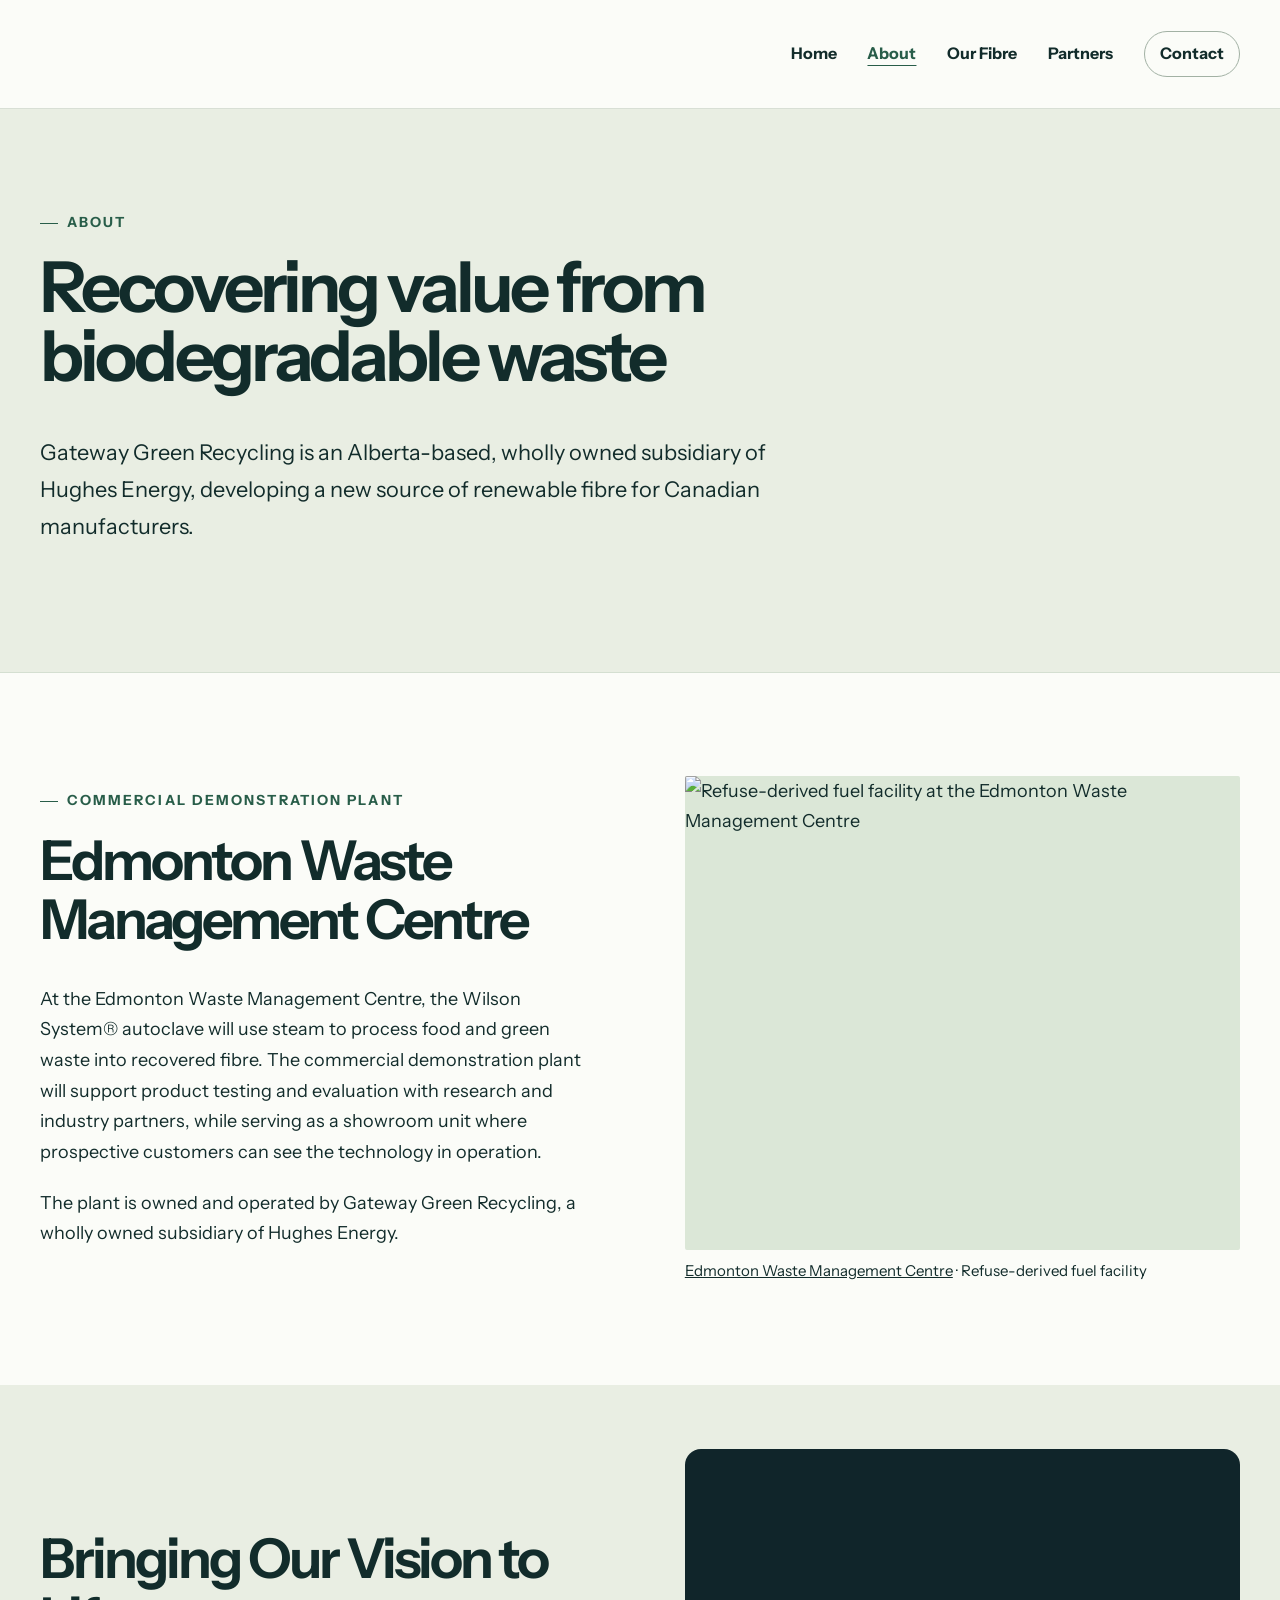
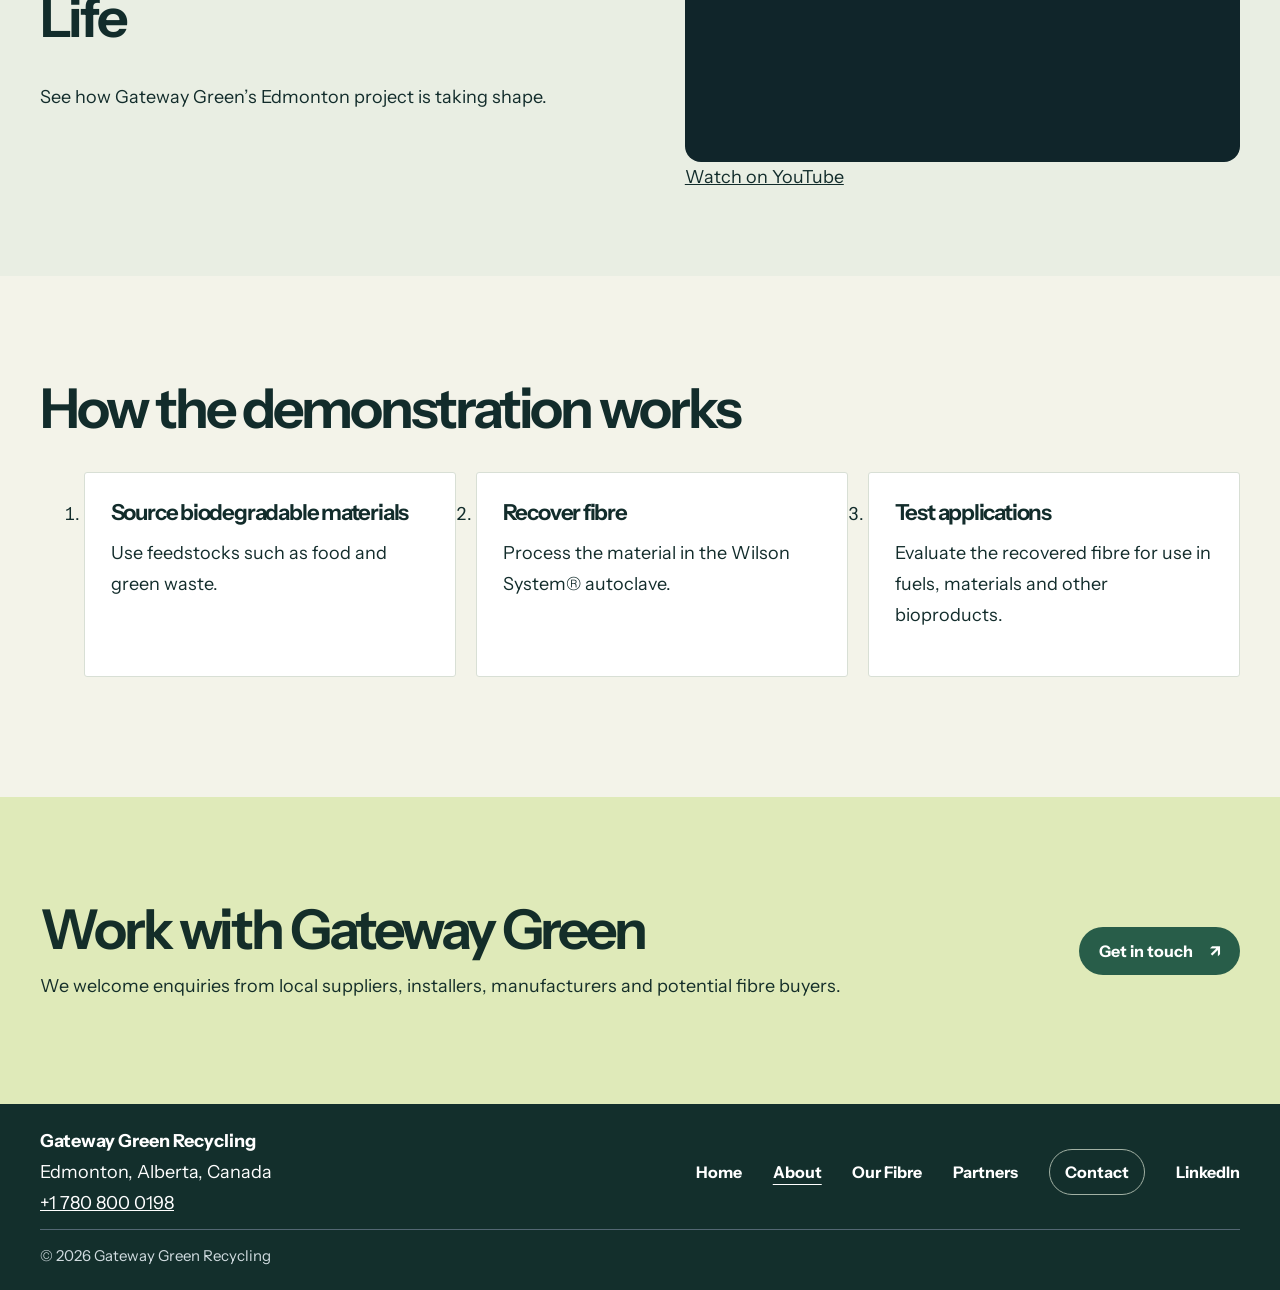
==== commit 189c9c11: "Add files via upload" ====
--- a/company.html
+++ b/company.html
@@ -2,4 +2,4 @@
 <html lang="en-CA"><head><meta charset="utf-8"><meta name="viewport" content="width=device-width, initial-scale=1"><title>About | Gateway Green Recycling</title><meta name="description" content="Gateway Green Recycling is an Alberta-based, wholly owned subsidiary of Hughes Energy, developing a new source of renewable fibre for Canadian manufacturers."><meta property="og:title" content="About | Gateway Green Recycling"><meta property="og:description" content="Gateway Green Recycling is an Alberta-based, wholly owned subsidiary of Hughes Energy, developing a new source of renewable fibre for Canadian manufacturers."><meta property="og:image" content="https://static.wixstatic.com/media/433cf9_fb9171cc87ac4f559f3eacb941eb70db~mv2.jpeg"><link rel="stylesheet" href="/style.css"><link rel="preconnect" href="https://static.wixstatic.com"><link rel="preconnect" href="https://fonts.googleapis.com"><link rel="preconnect" href="https://fonts.gstatic.com" crossorigin><link href="https://fonts.googleapis.com/css2?family=Instrument+Sans:wght@400;500;600;700&display=swap" rel="stylesheet"><script src="/site.js" defer></script></head>
 <body><a class="skip" href="#main">Skip to content</a><header><div class="wrap bar"><a class="brand" href="/" aria-label="Gateway Green Recycling home"><img src="https://static.wixstatic.com/media/433cf9_79f4bb8f8d7f41499191962d1a17c5c8~mv2.png" alt="" onerror="this.remove()"></a><nav aria-label="Main navigation"><a href="/">Home</a><a href="/company" aria-current="page">About</a><a href="/expertise">Our Fibre</a><a href="/solutions">Partners</a><a href="/contact" class="header-contact">Contact</a></nav></div></header><main id="main">
 <section class="intro"><div class="wrap"><p class="tag">About</p><h1>Recovering value from biodegradable waste</h1><p class="lede">Gateway Green Recycling is an Alberta-based, wholly owned subsidiary of Hughes Energy, developing a new source of renewable fibre for Canadian manufacturers.</p></div></section>
-<div id="edmonton"><section class="wrap section split"><div><p class="tag">Commercial demonstration plant</p><h2>Edmonton Waste Management Centre</h2><p>The Edmonton Waste Management Centre will host Gateway Green’s first Canadian commercial demonstration plant. The plant is owned and operated by Gateway Green Recycling, a wholly owned subsidiary of Hughes Energy. It will process food and green waste and serve as a showroom unit for prospective customers and partners. The project will test the Wilson System® autoclave in an operating environment and evaluate recovered fibre with research and industry partners.</p></div><figure class="site-photo"><img class="photo" src="https://static.wixstatic.com/media/433cf9_b4fdf50cf4df4eafbb1c72f9f306b2d5~mv2.jpg" alt="Refuse-derived fuel facility at the Edmonton Waste Management Centre" loading="lazy"><figcaption><a href="https://www.edmonton.ca/programs_services/garbage_waste/edmonton-waste-management-centre">Edmonton Waste Management Centre</a> · Refuse-derived fuel facility</figcaption></figure></section></div><section class="vision" id="vision"><div class="wrap section split"><div><h2>Bringing Our Vision to Life</h2><p>See how Gateway Green’s Edmonton project is taking shape.</p></div><div data-vision-media><div style="position:relative;aspect-ratio:16/9;overflow:hidden;border-radius:16px;background:#10252a"><iframe src="https://www.youtube-nocookie.com/embed/DdMqKjqodmo" title="Bringing Our Vision to Life — Gateway Green" loading="lazy" style="position:absolute;inset:0;width:100%;height:100%;border:0" allow="accelerometer;autoplay;clipboard-write;encrypted-media;gyroscope;picture-in-picture;web-share" referrerpolicy="strict-origin-when-cross-origin" allowfullscreen></iframe></div><p><a href="https://youtu.be/DdMqKjqodmo" target="_blank" rel="noopener noreferrer">Watch on YouTube</a></p></div></div></section><section class="tint"><div class="wrap section"><h2>How the demonstration works</h2><ol class="cards"><li><h3>Source biodegradable materials</h3><p>Use feedstocks such as food and green waste.</p></li><li><h3>Recover fibre</h3><p>Process the material in the Wilson System® autoclave.</p></li><li><h3>Test applications</h3><p>Evaluate the recovered fibre for use in fuels, materials and other bioproducts.</p></li></ol></div></section><section class="cta"><div class="wrap"><h2>Work with Gateway Green</h2><p>We welcome enquiries from local suppliers, installers, manufacturers and potential fibre buyers.</p><a class="button " href="/contact">Get in touch <span aria-hidden="true">↗</span></a></div></section></main><footer><div class="wrap bar"><div><strong>Gateway Green Recycling</strong><br>Edmonton, Alberta, Canada<br><a href="tel:+17808000198">+1 780 800 0198</a></div><nav aria-label="Footer navigation"><a href="/">Home</a><a href="/company" aria-current="page">About</a><a href="/expertise">Our Fibre</a><a href="/solutions">Partners</a><a href="/contact" class="header-contact">Contact</a><a href="https://www.linkedin.com/company/gateway-green-recycle">LinkedIn</a></nav></div><div class="wrap copyright">© 2026 Gateway Green Recycling</div></footer></body></html>+<div id="edmonton"><section class="wrap section split"><div><p class="tag">Commercial demonstration plant</p><h2>Edmonton Waste Management Centre</h2><p>At the Edmonton Waste Management Centre, the Wilson System® autoclave will use steam to process food and green waste into recovered fibre. The commercial demonstration plant will support product testing and evaluation with research and industry partners, while serving as a showroom unit where prospective customers can see the technology in operation.</p><p>The plant is owned and operated by Gateway Green Recycling, a wholly owned subsidiary of Hughes Energy.</p></div><figure class="site-photo"><img class="photo" src="https://static.wixstatic.com/media/433cf9_b4fdf50cf4df4eafbb1c72f9f306b2d5~mv2.jpg" alt="Refuse-derived fuel facility at the Edmonton Waste Management Centre" loading="lazy"><figcaption><a href="https://www.edmonton.ca/programs_services/garbage_waste/edmonton-waste-management-centre">Edmonton Waste Management Centre</a> · Refuse-derived fuel facility</figcaption></figure></section></div><section class="vision" id="vision"><div class="wrap section split"><div><h2>Bringing Our Vision to Life</h2><p>See how Gateway Green’s Edmonton project is taking shape.</p></div><div data-vision-media><div style="position:relative;aspect-ratio:16/9;overflow:hidden;border-radius:16px;background:#10252a"><iframe src="https://www.youtube-nocookie.com/embed/DdMqKjqodmo" title="Bringing Our Vision to Life — Gateway Green" loading="lazy" style="position:absolute;inset:0;width:100%;height:100%;border:0" allow="accelerometer;autoplay;clipboard-write;encrypted-media;gyroscope;picture-in-picture;web-share" referrerpolicy="strict-origin-when-cross-origin" allowfullscreen></iframe></div><p><a href="https://youtu.be/DdMqKjqodmo" target="_blank" rel="noopener noreferrer">Watch on YouTube</a></p></div></div></section><section class="tint"><div class="wrap section"><h2>How the demonstration works</h2><ol class="cards"><li><h3>Source biodegradable materials</h3><p>Use feedstocks such as food and green waste.</p></li><li><h3>Recover fibre</h3><p>Process the material in the Wilson System® autoclave.</p></li><li><h3>Test applications</h3><p>Evaluate the recovered fibre for use in fuels, materials and other bioproducts.</p></li></ol></div></section><section class="cta"><div class="wrap"><h2>Work with Gateway Green</h2><p>We welcome enquiries from local suppliers, installers, manufacturers and potential fibre buyers.</p><a class="button " href="/contact">Get in touch <span aria-hidden="true">↗</span></a></div></section></main><footer><div class="wrap bar"><div><strong>Gateway Green Recycling</strong><br>Edmonton, Alberta, Canada<br><a href="tel:+17808000198">+1 780 800 0198</a></div><nav aria-label="Footer navigation"><a href="/">Home</a><a href="/company" aria-current="page">About</a><a href="/expertise">Our Fibre</a><a href="/solutions">Partners</a><a href="/contact" class="header-contact">Contact</a><a href="https://www.linkedin.com/company/gateway-green-recycle">LinkedIn</a></nav></div><div class="wrap copyright">© 2026 Gateway Green Recycling</div></footer></body></html>
